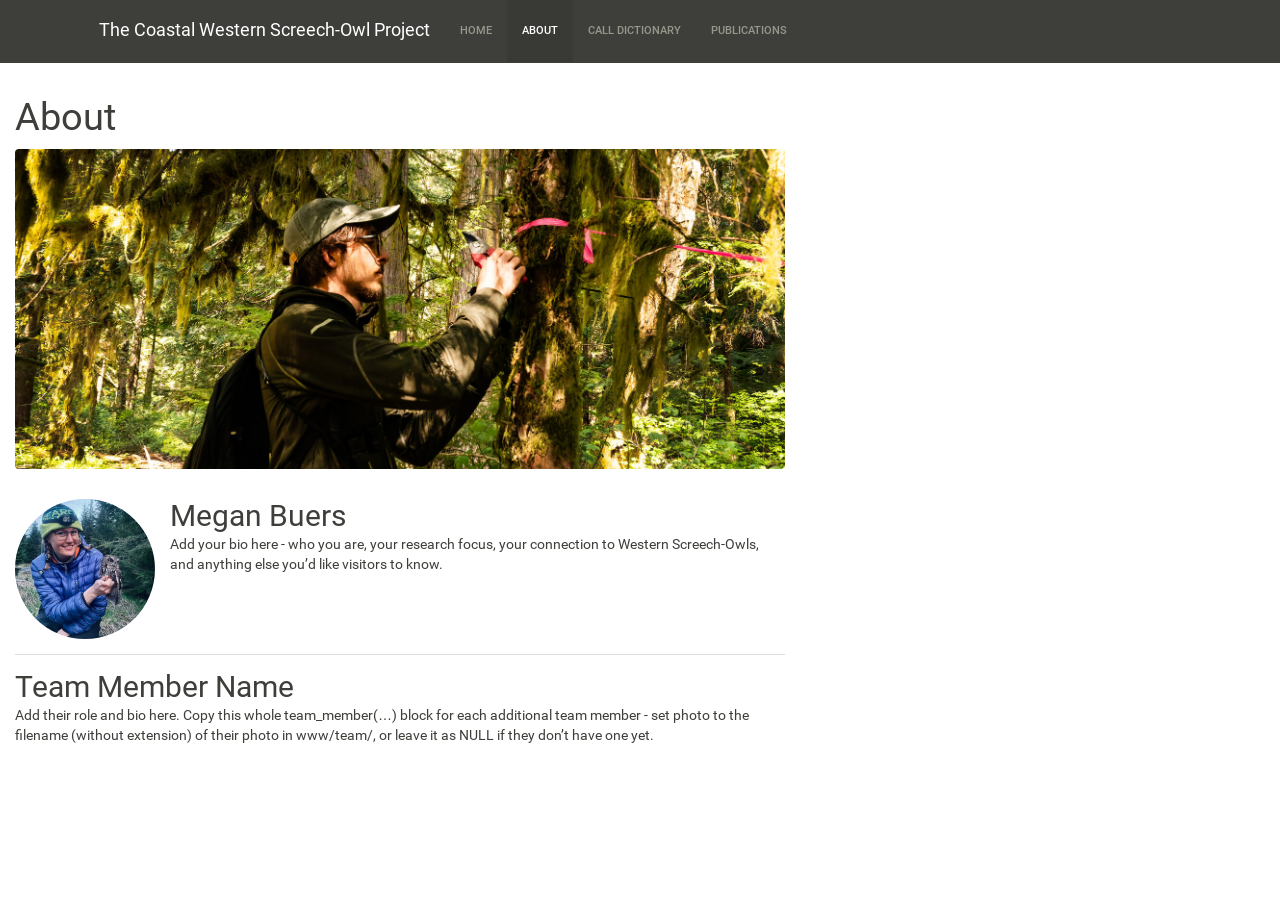
==== docs/about.html @ a42a1165 "Add About/Publications pages, banners, logo support, and sandstone theme Restyles the site with the " ====
<!DOCTYPE html>

<html>

<head>

<meta charset="utf-8" />
<meta name="generator" content="pandoc" />
<meta http-equiv="X-UA-Compatible" content="IE=EDGE" />




<title>About</title>

<script src="site_libs/header-attrs-2.32/header-attrs.js"></script>
<script src="site_libs/jquery-3.6.0/jquery-3.6.0.min.js"></script>
<meta name="viewport" content="width=device-width, initial-scale=1" />
<link href="site_libs/bootstrap-3.3.5/css/sandstone.min.css" rel="stylesheet" />
<script src="site_libs/bootstrap-3.3.5/js/bootstrap.min.js"></script>
<script src="site_libs/bootstrap-3.3.5/shim/html5shiv.min.js"></script>
<script src="site_libs/bootstrap-3.3.5/shim/respond.min.js"></script>
<style>h1 {font-size: 34px;}
       h1.title {font-size: 38px;}
       h2 {font-size: 30px;}
       h3 {font-size: 24px;}
       h4 {font-size: 18px;}
       h5 {font-size: 16px;}
       h6 {font-size: 12px;}
       code {color: inherit; background-color: rgba(0, 0, 0, 0.04);}
       pre:not([class]) { background-color: white }</style>
<script src="site_libs/navigation-1.1/tabsets.js"></script>
<link href="site_libs/highlightjs-9.12.0/default.css" rel="stylesheet" />
<script src="site_libs/highlightjs-9.12.0/highlight.js"></script>

<style type="text/css">
  code{white-space: pre-wrap;}
  span.smallcaps{font-variant: small-caps;}
  span.underline{text-decoration: underline;}
  div.column{display: inline-block; vertical-align: top; width: 50%;}
  div.hanging-indent{margin-left: 1.5em; text-indent: -1.5em;}
  ul.task-list{list-style: none;}
    </style>

<style type="text/css">code{white-space: pre;}</style>
<script type="text/javascript">
if (window.hljs) {
  hljs.configure({languages: []});
  hljs.initHighlightingOnLoad();
  if (document.readyState && document.readyState === "complete") {
    window.setTimeout(function() { hljs.initHighlighting(); }, 0);
  }
}
</script>






<link rel="stylesheet" href="styles.css" type="text/css" />



<style type = "text/css">
.main-container {
  max-width: 940px;
  margin-left: auto;
  margin-right: auto;
}
img {
  max-width:100%;
}
.tabbed-pane {
  padding-top: 12px;
}
.html-widget {
  margin-bottom: 20px;
}
button.code-folding-btn:focus {
  outline: none;
}
summary {
  display: list-item;
}
details > summary > p:only-child {
  display: inline;
}
pre code {
  padding: 0;
}
</style>


<style type="text/css">
.dropdown-submenu {
  position: relative;
}
.dropdown-submenu>.dropdown-menu {
  top: 0;
  left: 100%;
  margin-top: -6px;
  margin-left: -1px;
  border-radius: 0 6px 6px 6px;
}
.dropdown-submenu:hover>.dropdown-menu {
  display: block;
}
.dropdown-submenu>a:after {
  display: block;
  content: " ";
  float: right;
  width: 0;
  height: 0;
  border-color: transparent;
  border-style: solid;
  border-width: 5px 0 5px 5px;
  border-left-color: #cccccc;
  margin-top: 5px;
  margin-right: -10px;
}
.dropdown-submenu:hover>a:after {
  border-left-color: #adb5bd;
}
.dropdown-submenu.pull-left {
  float: none;
}
.dropdown-submenu.pull-left>.dropdown-menu {
  left: -100%;
  margin-left: 10px;
  border-radius: 6px 0 6px 6px;
}
</style>

<script type="text/javascript">
// manage active state of menu based on current page
$(document).ready(function () {
  // active menu anchor
  href = window.location.pathname
  href = href.substr(href.lastIndexOf('/') + 1)
  if (href === "")
    href = "index.html";
  var menuAnchor = $('a[href="' + href + '"]');

  // mark the anchor link active (and if it's in a dropdown, also mark that active)
  var dropdown = menuAnchor.closest('li.dropdown');
  if (window.bootstrap) { // Bootstrap 4+
    menuAnchor.addClass('active');
    dropdown.find('> .dropdown-toggle').addClass('active');
  } else { // Bootstrap 3
    menuAnchor.parent().addClass('active');
    dropdown.addClass('active');
  }

  // Navbar adjustments
  var navHeight = $(".navbar").first().height() + 15;
  var style = document.createElement('style');
  var pt = "padding-top: " + navHeight + "px; ";
  var mt = "margin-top: -" + navHeight + "px; ";
  var css = "";
  // offset scroll position for anchor links (for fixed navbar)
  for (var i = 1; i <= 6; i++) {
    css += ".section h" + i + "{ " + pt + mt + "}\n";
  }
  style.innerHTML = "body {" + pt + "padding-bottom: 40px; }\n" + css;
  document.head.appendChild(style);
});
</script>

<!-- tabsets -->

<style type="text/css">
.tabset-dropdown > .nav-tabs {
  display: inline-table;
  max-height: 500px;
  min-height: 44px;
  overflow-y: auto;
  border: 1px solid #ddd;
  border-radius: 4px;
}

.tabset-dropdown > .nav-tabs > li.active:before, .tabset-dropdown > .nav-tabs.nav-tabs-open:before {
  content: "\e259";
  font-family: 'Glyphicons Halflings';
  display: inline-block;
  padding: 10px;
  border-right: 1px solid #ddd;
}

.tabset-dropdown > .nav-tabs.nav-tabs-open > li.active:before {
  content: "\e258";
  font-family: 'Glyphicons Halflings';
  border: none;
}

.tabset-dropdown > .nav-tabs > li.active {
  display: block;
}

.tabset-dropdown > .nav-tabs > li > a,
.tabset-dropdown > .nav-tabs > li > a:focus,
.tabset-dropdown > .nav-tabs > li > a:hover {
  border: none;
  display: inline-block;
  border-radius: 4px;
  background-color: transparent;
}

.tabset-dropdown > .nav-tabs.nav-tabs-open > li {
  display: block;
  float: none;
}

.tabset-dropdown > .nav-tabs > li {
  display: none;
}
</style>

<!-- code folding -->




</head>

<body>


<div class="container-fluid main-container">




<div class="navbar navbar-default  navbar-fixed-top" role="navigation">
  <div class="container">
    <div class="navbar-header">
      <button type="button" class="navbar-toggle collapsed" data-toggle="collapse" data-bs-toggle="collapse" data-target="#navbar" data-bs-target="#navbar">
        <span class="icon-bar"></span>
        <span class="icon-bar"></span>
        <span class="icon-bar"></span>
      </button>
      <a class="navbar-brand" href="index.html">The Coastal Western Screech-Owl Project</a>
    </div>
    <div id="navbar" class="navbar-collapse collapse">
      <ul class="nav navbar-nav">
        <li>
  <a href="index.html">Home</a>
</li>
<li>
  <a href="about.html">About</a>
</li>
<li>
  <a href="call_dictionary.html">Call Dictionary</a>
</li>
<li>
  <a href="publications.html">Publications</a>
</li>
      </ul>
      <ul class="nav navbar-nav navbar-right">
        
      </ul>
    </div><!--/.nav-collapse -->
  </div><!--/.container -->
</div><!--/.navbar -->

<div id="header">



<h1 class="title toc-ignore">About</h1>

</div>


<p><img class="page-banner" src="www/banners/about.jpg" alt="About"></p>
<div class="team-member">
<img class="team-photo" src="www/team/meganbuers_bio.jpg" alt="Megan Buers">
<div class="team-bio">
<h2>
Megan Buers
</h2>
<p>
Add your bio here - who you are, your research focus, your connection to
Western Screech-Owls, and anything else you’d like visitors to know.
</p>
</div>
</div>
<div class="team-member">
<div class="team-bio">
<h2>
Team Member Name
</h2>
<p>
Add their role and bio here. Copy this whole team_member(…) block for
each additional team member - set photo to the filename (without
extension) of their photo in www/team/, or leave it as NULL if they
don’t have one yet.
</p>
</div>
</div>




</div>

<script>

// add bootstrap table styles to pandoc tables
function bootstrapStylePandocTables() {
  $('tr.odd').parent('tbody').parent('table').addClass('table table-condensed');
}
$(document).ready(function () {
  bootstrapStylePandocTables();
});


</script>

<!-- tabsets -->

<script>
$(document).ready(function () {
  window.buildTabsets("TOC");
});

$(document).ready(function () {
  $('.tabset-dropdown > .nav-tabs > li').click(function () {
    $(this).parent().toggleClass('nav-tabs-open');
  });
});
</script>

<!-- code folding -->


<!-- dynamically load mathjax for compatibility with self-contained -->
<script>
  (function () {
    var script = document.createElement("script");
    script.type = "text/javascript";
    script.src  = "https://mathjax.rstudio.com/latest/MathJax.js?config=TeX-AMS-MML_HTMLorMML";
    document.getElementsByTagName("head")[0].appendChild(script);
  })();
</script>

</body>
</html>
---- docs/site_libs/bootstrap-3.3.5/css/sandstone.min.css ----
@font-face {
  font-family: 'Roboto';
  font-style: normal;
  font-weight: 400;
  src: url(fonts/Roboto.ttf) format('truetype');
}
@font-face {
  font-family: 'Roboto';
  font-style: normal;
  font-weight: 500;
  src: url(fonts/RobotoMedium.ttf) format('truetype');
}

/*!
 * bootswatch v3.3.6
 * Homepage: http://bootswatch.com
 * Copyright 2012-2015 Thomas Park
 * Licensed under MIT
 * Based on Bootstrap
*//*!
 * Bootstrap v3.3.6 (http://getbootstrap.com)
 * Copyright 2011-2015 Twitter, Inc.
 * Licensed under MIT (https://github.com/twbs/bootstrap/blob/master/LICENSE)
 *//*! normalize.css v3.0.3 | MIT License | github.com/necolas/normalize.css */html{font-family:sans-serif;-ms-text-size-adjust:100%;-webkit-text-size-adjust:100%}body{margin:0}article,aside,details,figcaption,figure,footer,header,hgroup,main,menu,nav,section,summary{display:block}audio,canvas,progress,video{display:inline-block;vertical-align:baseline}audio:not([controls]){display:none;height:0}[hidden],template{display:none}a{background-color:transparent}a:active,a:hover{outline:0}abbr[title]{border-bottom:1px dotted}b,strong{font-weight:bold}dfn{font-style:italic}h1{font-size:2em;margin:0.67em 0}mark{background:#ff0;color:#000}small{font-size:80%}sub,sup{font-size:75%;line-height:0;position:relative;vertical-align:baseline}sup{top:-0.5em}sub{bottom:-0.25em}img{border:0}svg:not(:root){overflow:hidden}figure{margin:1em 40px}hr{-webkit-box-sizing:content-box;-moz-box-sizing:content-box;box-sizing:content-box;height:0}pre{overflow:auto}code,kbd,pre,samp{font-family:monospace, monospace;font-size:1em}button,input,optgroup,select,textarea{color:inherit;font:inherit;margin:0}button{overflow:visible}button,select{text-transform:none}button,html input[type="button"],input[type="reset"],input[type="submit"]{-webkit-appearance:button;cursor:pointer}button[disabled],html input[disabled]{cursor:default}button::-moz-focus-inner,input::-moz-focus-inner{border:0;padding:0}input{line-height:normal}input[type="checkbox"],input[type="radio"]{-webkit-box-sizing:border-box;-moz-box-sizing:border-box;box-sizing:border-box;padding:0}input[type="number"]::-webkit-inner-spin-button,input[type="number"]::-webkit-outer-spin-button{height:auto}input[type="search"]{-webkit-appearance:textfield;-webkit-box-sizing:content-box;-moz-box-sizing:content-box;box-sizing:content-box}input[type="search"]::-webkit-search-cancel-button,input[type="search"]::-webkit-search-decoration{-webkit-appearance:none}fieldset{border:1px solid #c0c0c0;margin:0 2px;padding:0.35em 0.625em 0.75em}legend{border:0;padding:0}textarea{overflow:auto}optgroup{font-weight:bold}table{border-collapse:collapse;border-spacing:0}td,th{padding:0}/*! Source: https://github.com/h5bp/html5-boilerplate/blob/master/src/css/main.css */@media print{*,*:before,*:after{background:transparent !important;color:#000 !important;-webkit-box-shadow:none !important;box-shadow:none !important;text-shadow:none !important}a,a:visited{text-decoration:underline}a[href]:after{content:" (" attr(href) ")"}abbr[title]:after{content:" (" attr(title) ")"}a[href^="#"]:after,a[href^="javascript:"]:after{content:""}pre,blockquote{border:1px solid #999;page-break-inside:avoid}thead{display:table-header-group}tr,img{page-break-inside:avoid}img{max-width:100% !important}p,h2,h3{orphans:3;widows:3}h2,h3{page-break-after:avoid}.navbar{display:none}.btn>.caret,.dropup>.btn>.caret{border-top-color:#000 !important}.label{border:1px solid #000}.table{border-collapse:collapse !important}.table td,.table th{background-color:#fff !important}.table-bordered th,.table-bordered td{border:1px solid #ddd !important}}@font-face{font-family:'Glyphicons Halflings';src:url('../fonts/glyphicons-halflings-regular.eot');src:url('../fonts/glyphicons-halflings-regular.eot?#iefix') format('embedded-opentype'),url('../fonts/glyphicons-halflings-regular.woff') format('woff'),url('../fonts/glyphicons-halflings-regular.ttf') format('truetype'),url('../fonts/glyphicons-halflings-regular.svg#glyphicons_halflingsregular') format('svg')}.glyphicon{position:relative;top:1px;display:inline-block;font-family:'Glyphicons Halflings';font-style:normal;font-weight:normal;line-height:1;-webkit-font-smoothing:antialiased;-moz-osx-font-smoothing:grayscale}.glyphicon-asterisk:before{content:"\002a"}.glyphicon-plus:before{content:"\002b"}.glyphicon-euro:before,.glyphicon-eur:before{content:"\20ac"}.glyphicon-minus:before{content:"\2212"}.glyphicon-cloud:before{content:"\2601"}.glyphicon-envelope:before{content:"\2709"}.glyphicon-pencil:before{content:"\270f"}.glyphicon-glass:before{content:"\e001"}.glyphicon-music:before{content:"\e002"}.glyphicon-search:before{content:"\e003"}.glyphicon-heart:before{content:"\e005"}.glyphicon-star:before{content:"\e006"}.glyphicon-star-empty:before{content:"\e007"}.glyphicon-user:before{content:"\e008"}.glyphicon-film:before{content:"\e009"}.glyphicon-th-large:before{content:"\e010"}.glyphicon-th:before{content:"\e011"}.glyphicon-th-list:before{content:"\e012"}.glyphicon-ok:before{content:"\e013"}.glyphicon-remove:before{content:"\e014"}.glyphicon-zoom-in:before{content:"\e015"}.glyphicon-zoom-out:before{content:"\e016"}.glyphicon-off:before{content:"\e017"}.glyphicon-signal:before{content:"\e018"}.glyphicon-cog:before{content:"\e019"}.glyphicon-trash:before{content:"\e020"}.glyphicon-home:before{content:"\e021"}.glyphicon-file:before{content:"\e022"}.glyphicon-time:before{content:"\e023"}.glyphicon-road:before{content:"\e024"}.glyphicon-download-alt:before{content:"\e025"}.glyphicon-download:before{content:"\e026"}.glyphicon-upload:before{content:"\e027"}.glyphicon-inbox:before{content:"\e028"}.glyphicon-play-circle:before{content:"\e029"}.glyphicon-repeat:before{content:"\e030"}.glyphicon-refresh:before{content:"\e031"}.glyphicon-list-alt:before{content:"\e032"}.glyphicon-lock:before{content:"\e033"}.glyphicon-flag:before{content:"\e034"}.glyphicon-headphones:before{content:"\e035"}.glyphicon-volume-off:before{content:"\e036"}.glyphicon-volume-down:before{content:"\e037"}.glyphicon-volume-up:before{content:"\e038"}.glyphicon-qrcode:before{content:"\e039"}.glyphicon-barcode:before{content:"\e040"}.glyphicon-tag:before{content:"\e041"}.glyphicon-tags:before{content:"\e042"}.glyphicon-book:before{content:"\e043"}.glyphicon-bookmark:before{content:"\e044"}.glyphicon-print:before{content:"\e045"}.glyphicon-camera:before{content:"\e046"}.glyphicon-font:before{content:"\e047"}.glyphicon-bold:before{content:"\e048"}.glyphicon-italic:before{content:"\e049"}.glyphicon-text-height:before{content:"\e050"}.glyphicon-text-width:before{content:"\e051"}.glyphicon-align-left:before{content:"\e052"}.glyphicon-align-center:before{content:"\e053"}.glyphicon-align-right:before{content:"\e054"}.glyphicon-align-justify:before{content:"\e055"}.glyphicon-list:before{content:"\e056"}.glyphicon-indent-left:before{content:"\e057"}.glyphicon-indent-right:before{content:"\e058"}.glyphicon-facetime-video:before{content:"\e059"}.glyphicon-picture:before{content:"\e060"}.glyphicon-map-marker:before{content:"\e062"}.glyphicon-adjust:before{content:"\e063"}.glyphicon-tint:before{content:"\e064"}.glyphicon-edit:before{content:"\e065"}.glyphicon-share:before{content:"\e066"}.glyphicon-check:before{content:"\e067"}.glyphicon-move:before{content:"\e068"}.glyphicon-step-backward:before{content:"\e069"}.glyphicon-fast-backward:before{content:"\e070"}.glyphicon-backward:before{content:"\e071"}.glyphicon-play:before{content:"\e072"}.glyphicon-pause:before{content:"\e073"}.glyphicon-stop:before{content:"\e074"}.glyphicon-forward:before{content:"\e075"}.glyphicon-fast-forward:before{content:"\e076"}.glyphicon-step-forward:before{content:"\e077"}.glyphicon-eject:before{content:"\e078"}.glyphicon-chevron-left:before{content:"\e079"}.glyphicon-chevron-right:before{content:"\e080"}.glyphicon-plus-sign:before{content:"\e081"}.glyphicon-minus-sign:before{content:"\e082"}.glyphicon-remove-sign:before{content:"\e083"}.glyphicon-ok-sign:before{content:"\e084"}.glyphicon-question-sign:before{content:"\e085"}.glyphicon-info-sign:before{content:"\e086"}.glyphicon-screenshot:before{content:"\e087"}.glyphicon-remove-circle:before{content:"\e088"}.glyphicon-ok-circle:before{content:"\e089"}.glyphicon-ban-circle:before{content:"\e090"}.glyphicon-arrow-left:before{content:"\e091"}.glyphicon-arrow-right:before{content:"\e092"}.glyphicon-arrow-up:before{content:"\e093"}.glyphicon-arrow-down:before{content:"\e094"}.glyphicon-share-alt:before{content:"\e095"}.glyphicon-resize-full:before{content:"\e096"}.glyphicon-resize-small:before{content:"\e097"}.glyphicon-exclamation-sign:before{content:"\e101"}.glyphicon-gift:before{content:"\e102"}.glyphicon-leaf:before{content:"\e103"}.glyphicon-fire:before{content:"\e104"}.glyphicon-eye-open:before{content:"\e105"}.glyphicon-eye-close:before{content:"\e106"}.glyphicon-warning-sign:before{content:"\e107"}.glyphicon-plane:before{content:"\e108"}.glyphicon-calendar:before{content:"\e109"}.glyphicon-random:before{content:"\e110"}.glyphicon-comment:before{content:"\e111"}.glyphicon-magnet:before{content:"\e112"}.glyphicon-chevron-up:before{content:"\e113"}.glyphicon-chevron-down:before{content:"\e114"}.glyphicon-retweet:before{content:"\e115"}.glyphicon-shopping-cart:before{content:"\e116"}.glyphicon-folder-close:before{content:"\e117"}.glyphicon-folder-open:before{content:"\e118"}.glyphicon-resize-vertical:before{content:"\e119"}.glyphicon-resize-horizontal:before{content:"\e120"}.glyphicon-hdd:before{content:"\e121"}.glyphicon-bullhorn:before{content:"\e122"}.glyphicon-bell:before{content:"\e123"}.glyphicon-certificate:before{content:"\e124"}.glyphicon-thumbs-up:before{content:"\e125"}.glyphicon-thumbs-down:before{content:"\e126"}.glyphicon-hand-right:before{content:"\e127"}.glyphicon-hand-left:before{content:"\e128"}.glyphicon-hand-up:before{content:"\e129"}.glyphicon-hand-down:before{content:"\e130"}.glyphicon-circle-arrow-right:before{content:"\e131"}.glyphicon-circle-arrow-left:before{content:"\e132"}.glyphicon-circle-arrow-up:before{content:"\e133"}.glyphicon-circle-arrow-down:before{content:"\e134"}.glyphicon-globe:before{content:"\e135"}.glyphicon-wrench:before{content:"\e136"}.glyphicon-tasks:before{content:"\e137"}.glyphicon-filter:before{content:"\e138"}.glyphicon-briefcase:before{content:"\e139"}.glyphicon-fullscreen:before{content:"\e140"}.glyphicon-dashboard:before{content:"\e141"}.glyphicon-paperclip:before{content:"\e142"}.glyphicon-heart-empty:before{content:"\e143"}.glyphicon-link:before{content:"\e144"}.glyphicon-phone:before{content:"\e145"}.glyphicon-pushpin:before{content:"\e146"}.glyphicon-usd:before{content:"\e148"}.glyphicon-gbp:before{content:"\e149"}.glyphicon-sort:before{content:"\e150"}.glyphicon-sort-by-alphabet:before{content:"\e151"}.glyphicon-sort-by-alphabet-alt:before{content:"\e152"}.glyphicon-sort-by-order:before{content:"\e153"}.glyphicon-sort-by-order-alt:before{content:"\e154"}.glyphicon-sort-by-attributes:before{content:"\e155"}.glyphicon-sort-by-attributes-alt:before{content:"\e156"}.glyphicon-unchecked:before{content:"\e157"}.glyphicon-expand:before{content:"\e158"}.glyphicon-collapse-down:before{content:"\e159"}.glyphicon-collapse-up:before{content:"\e160"}.glyphicon-log-in:before{content:"\e161"}.glyphicon-flash:before{content:"\e162"}.glyphicon-log-out:before{content:"\e163"}.glyphicon-new-window:before{content:"\e164"}.glyphicon-record:before{content:"\e165"}.glyphicon-save:before{content:"\e166"}.glyphicon-open:before{content:"\e167"}.glyphicon-saved:before{content:"\e168"}.glyphicon-import:before{content:"\e169"}.glyphicon-export:before{content:"\e170"}.glyphicon-send:before{content:"\e171"}.glyphicon-floppy-disk:before{content:"\e172"}.glyphicon-floppy-saved:before{content:"\e173"}.glyphicon-floppy-remove:before{content:"\e174"}.glyphicon-floppy-save:before{content:"\e175"}.glyphicon-floppy-open:before{content:"\e176"}.glyphicon-credit-card:before{content:"\e177"}.glyphicon-transfer:before{content:"\e178"}.glyphicon-cutlery:before{content:"\e179"}.glyphicon-header:before{content:"\e180"}.glyphicon-compressed:before{content:"\e181"}.glyphicon-earphone:before{content:"\e182"}.glyphicon-phone-alt:before{content:"\e183"}.glyphicon-tower:before{content:"\e184"}.glyphicon-stats:before{content:"\e185"}.glyphicon-sd-video:before{content:"\e186"}.glyphicon-hd-video:before{content:"\e187"}.glyphicon-subtitles:before{content:"\e188"}.glyphicon-sound-stereo:before{content:"\e189"}.glyphicon-sound-dolby:before{content:"\e190"}.glyphicon-sound-5-1:before{content:"\e191"}.glyphicon-sound-6-1:before{content:"\e192"}.glyphicon-sound-7-1:before{content:"\e193"}.glyphicon-copyright-mark:before{content:"\e194"}.glyphicon-registration-mark:before{content:"\e195"}.glyphicon-cloud-download:before{content:"\e197"}.glyphicon-cloud-upload:before{content:"\e198"}.glyphicon-tree-conifer:before{content:"\e199"}.glyphicon-tree-deciduous:before{content:"\e200"}.glyphicon-cd:before{content:"\e201"}.glyphicon-save-file:before{content:"\e202"}.glyphicon-open-file:before{content:"\e203"}.glyphicon-level-up:before{content:"\e204"}.glyphicon-copy:before{content:"\e205"}.glyphicon-paste:before{content:"\e206"}.glyphicon-alert:before{content:"\e209"}.glyphicon-equalizer:before{content:"\e210"}.glyphicon-king:before{content:"\e211"}.glyphicon-queen:before{content:"\e212"}.glyphicon-pawn:before{content:"\e213"}.glyphicon-bishop:before{content:"\e214"}.glyphicon-knight:before{content:"\e215"}.glyphicon-baby-formula:before{content:"\e216"}.glyphicon-tent:before{content:"\26fa"}.glyphicon-blackboard:before{content:"\e218"}.glyphicon-bed:before{content:"\e219"}.glyphicon-apple:before{content:"\f8ff"}.glyphicon-erase:before{content:"\e221"}.glyphicon-hourglass:before{content:"\231b"}.glyphicon-lamp:before{content:"\e223"}.glyphicon-duplicate:before{content:"\e224"}.glyphicon-piggy-bank:before{content:"\e225"}.glyphicon-scissors:before{content:"\e226"}.glyphicon-bitcoin:before{content:"\e227"}.glyphicon-btc:before{content:"\e227"}.glyphicon-xbt:before{content:"\e227"}.glyphicon-yen:before{content:"\00a5"}.glyphicon-jpy:before{content:"\00a5"}.glyphicon-ruble:before{content:"\20bd"}.glyphicon-rub:before{content:"\20bd"}.glyphicon-scale:before{content:"\e230"}.glyphicon-ice-lolly:before{content:"\e231"}.glyphicon-ice-lolly-tasted:before{content:"\e232"}.glyphicon-education:before{content:"\e233"}.glyphicon-option-horizontal:before{content:"\e234"}.glyphicon-option-vertical:before{content:"\e235"}.glyphicon-menu-hamburger:before{content:"\e236"}.glyphicon-modal-window:before{content:"\e237"}.glyphicon-oil:before{content:"\e238"}.glyphicon-grain:before{content:"\e239"}.glyphicon-sunglasses:before{content:"\e240"}.glyphicon-text-size:before{content:"\e241"}.glyphicon-text-color:before{content:"\e242"}.glyphicon-text-background:before{content:"\e243"}.glyphicon-object-align-top:before{content:"\e244"}.glyphicon-object-align-bottom:before{content:"\e245"}.glyphicon-object-align-horizontal:before{content:"\e246"}.glyphicon-object-align-left:before{content:"\e247"}.glyphicon-object-align-vertical:before{content:"\e248"}.glyphicon-object-align-right:before{content:"\e249"}.glyphicon-triangle-right:before{content:"\e250"}.glyphicon-triangle-left:before{content:"\e251"}.glyphicon-triangle-bottom:before{content:"\e252"}.glyphicon-triangle-top:before{content:"\e253"}.glyphicon-console:before{content:"\e254"}.glyphicon-superscript:before{content:"\e255"}.glyphicon-subscript:before{content:"\e256"}.glyphicon-menu-left:before{content:"\e257"}.glyphicon-menu-right:before{content:"\e258"}.glyphicon-menu-down:before{content:"\e259"}.glyphicon-menu-up:before{content:"\e260"}*{-webkit-box-sizing:border-box;-moz-box-sizing:border-box;box-sizing:border-box}*:before,*:after{-webkit-box-sizing:border-box;-moz-box-sizing:border-box;box-sizing:border-box}html{font-size:10px;-webkit-tap-highlight-color:rgba(0,0,0,0)}body{font-family:"Roboto","Helvetica Neue",Helvetica,Arial,sans-serif;font-size:14px;line-height:1.42857143;color:#3e3f3a;background-color:#ffffff}input,button,select,textarea{font-family:inherit;font-size:inherit;line-height:inherit}a{color:#93c54b;text-decoration:none}a:hover,a:focus{color:#79a736;text-decoration:underline}a:focus{outline:thin dotted;outline:5px auto -webkit-focus-ring-color;outline-offset:-2px}figure{margin:0}img{vertical-align:middle}.img-responsive,.thumbnail>img,.thumbnail a>img,.carousel-inner>.item>img,.carousel-inner>.item>a>img{display:block;max-width:100%;height:auto}.img-rounded{border-radius:6px}.img-thumbnail{padding:4px;line-height:1.42857143;background-color:#f8f5f0;border:1px solid #dfd7ca;border-radius:4px;-webkit-transition:all .2s ease-in-out;-o-transition:all .2s ease-in-out;transition:all .2s ease-in-out;display:inline-block;max-width:100%;height:auto}.img-circle{border-radius:50%}hr{margin-top:20px;margin-bottom:20px;border:0;border-top:1px solid #f8f5f0}.sr-only{position:absolute;width:1px;height:1px;margin:-1px;padding:0;overflow:hidden;clip:rect(0, 0, 0, 0);border:0}.sr-only-focusable:active,.sr-only-focusable:focus{position:static;width:auto;height:auto;margin:0;overflow:visible;clip:auto}[role="button"]{cursor:pointer}h1,h2,h3,h4,h5,h6,.h1,.h2,.h3,.h4,.h5,.h6{font-family:inherit;font-weight:400;line-height:1.1;color:inherit}h1 small,h2 small,h3 small,h4 small,h5 small,h6 small,.h1 small,.h2 small,.h3 small,.h4 small,.h5 small,.h6 small,h1 .small,h2 .small,h3 .small,h4 .small,h5 .small,h6 .small,.h1 .small,.h2 .small,.h3 .small,.h4 .small,.h5 .small,.h6 .small{font-weight:normal;line-height:1;color:#98978b}h1,.h1,h2,.h2,h3,.h3{margin-top:20px;margin-bottom:10px}h1 small,.h1 small,h2 small,.h2 small,h3 small,.h3 small,h1 .small,.h1 .small,h2 .small,.h2 .small,h3 .small,.h3 .small{font-size:65%}h4,.h4,h5,.h5,h6,.h6{margin-top:10px;margin-bottom:10px}h4 small,.h4 small,h5 small,.h5 small,h6 small,.h6 small,h4 .small,.h4 .small,h5 .small,.h5 .small,h6 .small,.h6 .small{font-size:75%}h1,.h1{font-size:36px}h2,.h2{font-size:30px}h3,.h3{font-size:24px}h4,.h4{font-size:18px}h5,.h5{font-size:14px}h6,.h6{font-size:12px}p{margin:0 0 10px}.lead{margin-bottom:20px;font-size:16px;font-weight:300;line-height:1.4}@media (min-width:768px){.lead{font-size:21px}}small,.small{font-size:85%}mark,.mark{background-color:#fcf8e3;padding:.2em}.text-left{text-align:left}.text-right{text-align:right}.text-center{text-align:center}.text-justify{text-align:justify}.text-nowrap{white-space:nowrap}.text-lowercase{text-transform:lowercase}.text-uppercase{text-transform:uppercase}.text-capitalize{text-transform:capitalize}.text-muted{color:#98978b}.text-primary{color:#325d88}a.text-primary:hover,a.text-primary:focus{color:#244363}.text-success{color:#93c54b}a.text-success:hover,a.text-success:focus{color:#79a736}.text-info{color:#29abe0}a.text-info:hover,a.text-info:focus{color:#1b8dbb}.text-warning{color:#f47c3c}a.text-warning:hover,a.text-warning:focus{color:#ef5c0e}.text-danger{color:#d9534f}a.text-danger:hover,a.text-danger:focus{color:#c9302c}.bg-primary{color:#fff;background-color:#325d88}a.bg-primary:hover,a.bg-primary:focus{background-color:#244363}.bg-success{background-color:#dff0d8}a.bg-success:hover,a.bg-success:focus{background-color:#c1e2b3}.bg-info{background-color:#d9edf7}a.bg-info:hover,a.bg-info:focus{background-color:#afd9ee}.bg-warning{background-color:#fcf8e3}a.bg-warning:hover,a.bg-warning:focus{background-color:#f7ecb5}.bg-danger{background-color:#f2dede}a.bg-danger:hover,a.bg-danger:focus{background-color:#e4b9b9}.page-header{padding-bottom:9px;margin:40px 0 20px;border-bottom:1px solid #f8f5f0}ul,ol{margin-top:0;margin-bottom:10px}ul ul,ol ul,ul ol,ol ol{margin-bottom:0}.list-unstyled{padding-left:0;list-style:none}.list-inline{padding-left:0;list-style:none;margin-left:-5px}.list-inline>li{display:inline-block;padding-left:5px;padding-right:5px}dl{margin-top:0;margin-bottom:20px}dt,dd{line-height:1.42857143}dt{font-weight:bold}dd{margin-left:0}@media (min-width:768px){.dl-horizontal dt{float:left;width:160px;clear:left;text-align:right;overflow:hidden;text-overflow:ellipsis;white-space:nowrap}.dl-horizontal dd{margin-left:180px}}abbr[title],abbr[data-original-title]{cursor:help;border-bottom:1px dotted #98978b}.initialism{font-size:90%;text-transform:uppercase}blockquote{padding:10px 20px;margin:0 0 20px;font-size:17.5px;border-left:5px solid #dfd7ca}blockquote p:last-child,blockquote ul:last-child,blockquote ol:last-child{margin-bottom:0}blockquote footer,blockquote small,blockquote .small{display:block;font-size:80%;line-height:1.42857143;color:#3e3f3a}blockquote footer:before,blockquote small:before,blockquote .small:before{content:'\2014 \00A0'}.blockquote-reverse,blockquote.pull-right{padding-right:15px;padding-left:0;border-right:5px solid #dfd7ca;border-left:0;text-align:right}.blockquote-reverse footer:before,blockquote.pull-right footer:before,.blockquote-reverse small:before,blockquote.pull-right small:before,.blockquote-reverse .small:before,blockquote.pull-right .small:before{content:''}.blockquote-reverse footer:after,blockquote.pull-right footer:after,.blockquote-reverse small:after,blockquote.pull-right small:after,.blockquote-reverse .small:after,blockquote.pull-right .small:after{content:'\00A0 \2014'}address{margin-bottom:20px;font-style:normal;line-height:1.42857143}code,kbd,pre,samp{font-family:monospace}code{padding:2px 4px;font-size:90%;color:#c7254e;background-color:#f9f2f4;border-radius:4px}kbd{padding:2px 4px;font-size:90%;color:#ffffff;background-color:#333333;border-radius:3px;-webkit-box-shadow:inset 0 -1px 0 rgba(0,0,0,0.25);box-shadow:inset 0 -1px 0 rgba(0,0,0,0.25)}kbd kbd{padding:0;font-size:100%;font-weight:bold;-webkit-box-shadow:none;box-shadow:none}pre{display:block;padding:9.5px;margin:0 0 10px;font-size:13px;line-height:1.42857143;word-break:break-all;word-wrap:break-word;color:#8e8c84;background-color:#f5f5f5;border:1px solid #cccccc;border-radius:4px}pre code{padding:0;font-size:inherit;color:inherit;white-space:pre-wrap;background-color:transparent;border-radius:0}.pre-scrollable{max-height:340px;overflow-y:scroll}.container{margin-right:auto;margin-left:auto;padding-left:15px;padding-right:15px}@media (min-width:768px){.container{width:750px}}@media (min-width:992px){.container{width:970px}}@media (min-width:1200px){.container{width:1170px}}.container-fluid{margin-right:auto;margin-left:auto;padding-left:15px;padding-right:15px}.row{margin-left:-15px;margin-right:-15px}.col-xs-1,.col-sm-1,.col-md-1,.col-lg-1,.col-xs-2,.col-sm-2,.col-md-2,.col-lg-2,.col-xs-3,.col-sm-3,.col-md-3,.col-lg-3,.col-xs-4,.col-sm-4,.col-md-4,.col-lg-4,.col-xs-5,.col-sm-5,.col-md-5,.col-lg-5,.col-xs-6,.col-sm-6,.col-md-6,.col-lg-6,.col-xs-7,.col-sm-7,.col-md-7,.col-lg-7,.col-xs-8,.col-sm-8,.col-md-8,.col-lg-8,.col-xs-9,.col-sm-9,.col-md-9,.col-lg-9,.col-xs-10,.col-sm-10,.col-md-10,.col-lg-10,.col-xs-11,.col-sm-11,.col-md-11,.col-lg-11,.col-xs-12,.col-sm-12,.col-md-12,.col-lg-12{position:relative;min-height:1px;padding-left:15px;padding-right:15px}.col-xs-1,.col-xs-2,.col-xs-3,.col-xs-4,.col-xs-5,.col-xs-6,.col-xs-7,.col-xs-8,.col-xs-9,.col-xs-10,.col-xs-11,.col-xs-12{float:left}.col-xs-12{width:100%}.col-xs-11{width:91.66666667%}.col-xs-10{width:83.33333333%}.col-xs-9{width:75%}.col-xs-8{width:66.66666667%}.col-xs-7{width:58.33333333%}.col-xs-6{width:50%}.col-xs-5{width:41.66666667%}.col-xs-4{width:33.33333333%}.col-xs-3{width:25%}.col-xs-2{width:16.66666667%}.col-xs-1{width:8.33333333%}.col-xs-pull-12{right:100%}.col-xs-pull-11{right:91.66666667%}.col-xs-pull-10{right:83.33333333%}.col-xs-pull-9{right:75%}.col-xs-pull-8{right:66.66666667%}.col-xs-pull-7{right:58.33333333%}.col-xs-pull-6{right:50%}.col-xs-pull-5{right:41.66666667%}.col-xs-pull-4{right:33.33333333%}.col-xs-pull-3{right:25%}.col-xs-pull-2{right:16.66666667%}.col-xs-pull-1{right:8.33333333%}.col-xs-pull-0{right:auto}.col-xs-push-12{left:100%}.col-xs-push-11{left:91.66666667%}.col-xs-push-10{left:83.33333333%}.col-xs-push-9{left:75%}.col-xs-push-8{left:66.66666667%}.col-xs-push-7{left:58.33333333%}.col-xs-push-6{left:50%}.col-xs-push-5{left:41.66666667%}.col-xs-push-4{left:33.33333333%}.col-xs-push-3{left:25%}.col-xs-push-2{left:16.66666667%}.col-xs-push-1{left:8.33333333%}.col-xs-push-0{left:auto}.col-xs-offset-12{margin-left:100%}.col-xs-offset-11{margin-left:91.66666667%}.col-xs-offset-10{margin-left:83.33333333%}.col-xs-offset-9{margin-left:75%}.col-xs-offset-8{margin-left:66.66666667%}.col-xs-offset-7{margin-left:58.33333333%}.col-xs-offset-6{margin-left:50%}.col-xs-offset-5{margin-left:41.66666667%}.col-xs-offset-4{margin-left:33.33333333%}.col-xs-offset-3{margin-left:25%}.col-xs-offset-2{margin-left:16.66666667%}.col-xs-offset-1{margin-left:8.33333333%}.col-xs-offset-0{margin-left:0%}@media (min-width:768px){.col-sm-1,.col-sm-2,.col-sm-3,.col-sm-4,.col-sm-5,.col-sm-6,.col-sm-7,.col-sm-8,.col-sm-9,.col-sm-10,.col-sm-11,.col-sm-12{float:left}.col-sm-12{width:100%}.col-sm-11{width:91.66666667%}.col-sm-10{width:83.33333333%}.col-sm-9{width:75%}.col-sm-8{width:66.66666667%}.col-sm-7{width:58.33333333%}.col-sm-6{width:50%}.col-sm-5{width:41.66666667%}.col-sm-4{width:33.33333333%}.col-sm-3{width:25%}.col-sm-2{width:16.66666667%}.col-sm-1{width:8.33333333%}.col-sm-pull-12{right:100%}.col-sm-pull-11{right:91.66666667%}.col-sm-pull-10{right:83.33333333%}.col-sm-pull-9{right:75%}.col-sm-pull-8{right:66.66666667%}.col-sm-pull-7{right:58.33333333%}.col-sm-pull-6{right:50%}.col-sm-pull-5{right:41.66666667%}.col-sm-pull-4{right:33.33333333%}.col-sm-pull-3{right:25%}.col-sm-pull-2{right:16.66666667%}.col-sm-pull-1{right:8.33333333%}.col-sm-pull-0{right:auto}.col-sm-push-12{left:100%}.col-sm-push-11{left:91.66666667%}.col-sm-push-10{left:83.33333333%}.col-sm-push-9{left:75%}.col-sm-push-8{left:66.66666667%}.col-sm-push-7{left:58.33333333%}.col-sm-push-6{left:50%}.col-sm-push-5{left:41.66666667%}.col-sm-push-4{left:33.33333333%}.col-sm-push-3{left:25%}.col-sm-push-2{left:16.66666667%}.col-sm-push-1{left:8.33333333%}.col-sm-push-0{left:auto}.col-sm-offset-12{margin-left:100%}.col-sm-offset-11{margin-left:91.66666667%}.col-sm-offset-10{margin-left:83.33333333%}.col-sm-offset-9{margin-left:75%}.col-sm-offset-8{margin-left:66.66666667%}.col-sm-offset-7{margin-left:58.33333333%}.col-sm-offset-6{margin-left:50%}.col-sm-offset-5{margin-left:41.66666667%}.col-sm-offset-4{margin-left:33.33333333%}.col-sm-offset-3{margin-left:25%}.col-sm-offset-2{margin-left:16.66666667%}.col-sm-offset-1{margin-left:8.33333333%}.col-sm-offset-0{margin-left:0%}}@media (min-width:992px){.col-md-1,.col-md-2,.col-md-3,.col-md-4,.col-md-5,.col-md-6,.col-md-7,.col-md-8,.col-md-9,.col-md-10,.col-md-11,.col-md-12{float:left}.col-md-12{width:100%}.col-md-11{width:91.66666667%}.col-md-10{width:83.33333333%}.col-md-9{width:75%}.col-md-8{width:66.66666667%}.col-md-7{width:58.33333333%}.col-md-6{width:50%}.col-md-5{width:41.66666667%}.col-md-4{width:33.33333333%}.col-md-3{width:25%}.col-md-2{width:16.66666667%}.col-md-1{width:8.33333333%}.col-md-pull-12{right:100%}.col-md-pull-11{right:91.66666667%}.col-md-pull-10{right:83.33333333%}.col-md-pull-9{right:75%}.col-md-pull-8{right:66.66666667%}.col-md-pull-7{right:58.33333333%}.col-md-pull-6{right:50%}.col-md-pull-5{right:41.66666667%}.col-md-pull-4{right:33.33333333%}.col-md-pull-3{right:25%}.col-md-pull-2{right:16.66666667%}.col-md-pull-1{right:8.33333333%}.col-md-pull-0{right:auto}.col-md-push-12{left:100%}.col-md-push-11{left:91.66666667%}.col-md-push-10{left:83.33333333%}.col-md-push-9{left:75%}.col-md-push-8{left:66.66666667%}.col-md-push-7{left:58.33333333%}.col-md-push-6{left:50%}.col-md-push-5{left:41.66666667%}.col-md-push-4{left:33.33333333%}.col-md-push-3{left:25%}.col-md-push-2{left:16.66666667%}.col-md-push-1{left:8.33333333%}.col-md-push-0{left:auto}.col-md-offset-12{margin-left:100%}.col-md-offset-11{margin-left:91.66666667%}.col-md-offset-10{margin-left:83.33333333%}.col-md-offset-9{margin-left:75%}.col-md-offset-8{margin-left:66.66666667%}.col-md-offset-7{margin-left:58.33333333%}.col-md-offset-6{margin-left:50%}.col-md-offset-5{margin-left:41.66666667%}.col-md-offset-4{margin-left:33.33333333%}.col-md-offset-3{margin-left:25%}.col-md-offset-2{margin-left:16.66666667%}.col-md-offset-1{margin-left:8.33333333%}.col-md-offset-0{margin-left:0%}}@media (min-width:1200px){.col-lg-1,.col-lg-2,.col-lg-3,.col-lg-4,.col-lg-5,.col-lg-6,.col-lg-7,.col-lg-8,.col-lg-9,.col-lg-10,.col-lg-11,.col-lg-12{float:left}.col-lg-12{width:100%}.col-lg-11{width:91.66666667%}.col-lg-10{width:83.33333333%}.col-lg-9{width:75%}.col-lg-8{width:66.66666667%}.col-lg-7{width:58.33333333%}.col-lg-6{width:50%}.col-lg-5{width:41.66666667%}.col-lg-4{width:33.33333333%}.col-lg-3{width:25%}.col-lg-2{width:16.66666667%}.col-lg-1{width:8.33333333%}.col-lg-pull-12{right:100%}.col-lg-pull-11{right:91.66666667%}.col-lg-pull-10{right:83.33333333%}.col-lg-pull-9{right:75%}.col-lg-pull-8{right:66.66666667%}.col-lg-pull-7{right:58.33333333%}.col-lg-pull-6{right:50%}.col-lg-pull-5{right:41.66666667%}.col-lg-pull-4{right:33.33333333%}.col-lg-pull-3{right:25%}.col-lg-pull-2{right:16.66666667%}.col-lg-pull-1{right:8.33333333%}.col-lg-pull-0{right:auto}.col-lg-push-12{left:100%}.col-lg-push-11{left:91.66666667%}.col-lg-push-10{left:83.33333333%}.col-lg-push-9{left:75%}.col-lg-push-8{left:66.66666667%}.col-lg-push-7{left:58.33333333%}.col-lg-push-6{left:50%}.col-lg-push-5{left:41.66666667%}.col-lg-push-4{left:33.33333333%}.col-lg-push-3{left:25%}.col-lg-push-2{left:16.66666667%}.col-lg-push-1{left:8.33333333%}.col-lg-push-0{left:auto}.col-lg-offset-12{margin-left:100%}.col-lg-offset-11{margin-left:91.66666667%}.col-lg-offset-10{margin-left:83.33333333%}.col-lg-offset-9{margin-left:75%}.col-lg-offset-8{margin-left:66.66666667%}.col-lg-offset-7{margin-left:58.33333333%}.col-lg-offset-6{margin-left:50%}.col-lg-offset-5{margin-left:41.66666667%}.col-lg-offset-4{margin-left:33.33333333%}.col-lg-offset-3{margin-left:25%}.col-lg-offset-2{margin-left:16.66666667%}.col-lg-offset-1{margin-left:8.33333333%}.col-lg-offset-0{margin-left:0%}}table{background-color:transparent}caption{padding-top:8px;padding-bottom:8px;color:#98978b;text-align:left}th{}.table{width:100%;max-width:100%;margin-bottom:20px}.table>thead>tr>th,.table>tbody>tr>th,.table>tfoot>tr>th,.table>thead>tr>td,.table>tbody>tr>td,.table>tfoot>tr>td{padding:8px;line-height:1.42857143;vertical-align:top;border-top:1px solid #dfd7ca}.table>thead>tr>th{vertical-align:bottom;border-bottom:2px solid #dfd7ca}.table>caption+thead>tr:first-child>th,.table>colgroup+thead>tr:first-child>th,.table>thead:first-child>tr:first-child>th,.table>caption+thead>tr:first-child>td,.table>colgroup+thead>tr:first-child>td,.table>thead:first-child>tr:first-child>td{border-top:0}.table>tbody+tbody{border-top:2px solid #dfd7ca}.table .table{background-color:#ffffff}.table-condensed>thead>tr>th,.table-condensed>tbody>tr>th,.table-condensed>tfoot>tr>th,.table-condensed>thead>tr>td,.table-condensed>tbody>tr>td,.table-condensed>tfoot>tr>td{padding:5px}.table-bordered{border:1px solid #dfd7ca}.table-bordered>thead>tr>th,.table-bordered>tbody>tr>th,.table-bordered>tfoot>tr>th,.table-bordered>thead>tr>td,.table-bordered>tbody>tr>td,.table-bordered>tfoot>tr>td{border:1px solid #dfd7ca}.table-bordered>thead>tr>th,.table-bordered>thead>tr>td{border-bottom-width:2px}.table-striped>tbody>tr:nth-of-type(odd){background-color:#f8f5f0}.table-hover>tbody>tr:hover{background-color:#f8f5f0}table col[class*="col-"]{position:static;float:none;display:table-column}table td[class*="col-"],table th[class*="col-"]{position:static;float:none;display:table-cell}.table>thead>tr>td.active,.table>tbody>tr>td.active,.table>tfoot>tr>td.active,.table>thead>tr>th.active,.table>tbody>tr>th.active,.table>tfoot>tr>th.active,.table>thead>tr.active>td,.table>tbody>tr.active>td,.table>tfoot>tr.active>td,.table>thead>tr.active>th,.table>tbody>tr.active>th,.table>tfoot>tr.active>th{background-color:#f8f5f0}.table-hover>tbody>tr>td.active:hover,.table-hover>tbody>tr>th.active:hover,.table-hover>tbody>tr.active:hover>td,.table-hover>tbody>tr:hover>.active,.table-hover>tbody>tr.active:hover>th{background-color:#f0e9df}.table>thead>tr>td.success,.table>tbody>tr>td.success,.table>tfoot>tr>td.success,.table>thead>tr>th.success,.table>tbody>tr>th.success,.table>tfoot>tr>th.success,.table>thead>tr.success>td,.table>tbody>tr.success>td,.table>tfoot>tr.success>td,.table>thead>tr.success>th,.table>tbody>tr.success>th,.table>tfoot>tr.success>th{background-color:#dff0d8}.table-hover>tbody>tr>td.success:hover,.table-hover>tbody>tr>th.success:hover,.table-hover>tbody>tr.success:hover>td,.table-hover>tbody>tr:hover>.success,.table-hover>tbody>tr.success:hover>th{background-color:#d0e9c6}.table>thead>tr>td.info,.table>tbody>tr>td.info,.table>tfoot>tr>td.info,.table>thead>tr>th.info,.table>tbody>tr>th.info,.table>tfoot>tr>th.info,.table>thead>tr.info>td,.table>tbody>tr.info>td,.table>tfoot>tr.info>td,.table>thead>tr.info>th,.table>tbody>tr.info>th,.table>tfoot>tr.info>th{background-color:#d9edf7}.table-hover>tbody>tr>td.info:hover,.table-hover>tbody>tr>th.info:hover,.table-hover>tbody>tr.info:hover>td,.table-hover>tbody>tr:hover>.info,.table-hover>tbody>tr.info:hover>th{background-color:#c4e3f3}.table>thead>tr>td.warning,.table>tbody>tr>td.warning,.table>tfoot>tr>td.warning,.table>thead>tr>th.warning,.table>tbody>tr>th.warning,.table>tfoot>tr>th.warning,.table>thead>tr.warning>td,.table>tbody>tr.warning>td,.table>tfoot>tr.warning>td,.table>thead>tr.warning>th,.table>tbody>tr.warning>th,.table>tfoot>tr.warning>th{background-color:#fcf8e3}.table-hover>tbody>tr>td.warning:hover,.table-hover>tbody>tr>th.warning:hover,.table-hover>tbody>tr.warning:hover>td,.table-hover>tbody>tr:hover>.warning,.table-hover>tbody>tr.warning:hover>th{background-color:#faf2cc}.table>thead>tr>td.danger,.table>tbody>tr>td.danger,.table>tfoot>tr>td.danger,.table>thead>tr>th.danger,.table>tbody>tr>th.danger,.table>tfoot>tr>th.danger,.table>thead>tr.danger>td,.table>tbody>tr.danger>td,.table>tfoot>tr.danger>td,.table>thead>tr.danger>th,.table>tbody>tr.danger>th,.table>tfoot>tr.danger>th{background-color:#f2dede}.table-hover>tbody>tr>td.danger:hover,.table-hover>tbody>tr>th.danger:hover,.table-hover>tbody>tr.danger:hover>td,.table-hover>tbody>tr:hover>.danger,.table-hover>tbody>tr.danger:hover>th{background-color:#ebcccc}.table-responsive{overflow-x:auto;min-height:0.01%}@media screen and (max-width:767px){.table-responsive{width:100%;margin-bottom:15px;overflow-y:hidden;-ms-overflow-style:-ms-autohiding-scrollbar;border:1px solid #dfd7ca}.table-responsive>.table{margin-bottom:0}.table-responsive>.table>thead>tr>th,.table-responsive>.table>tbody>tr>th,.table-responsive>.table>tfoot>tr>th,.table-responsive>.table>thead>tr>td,.table-responsive>.table>tbody>tr>td,.table-responsive>.table>tfoot>tr>td{white-space:nowrap}.table-responsive>.table-bordered{border:0}.table-responsive>.table-bordered>thead>tr>th:first-child,.table-responsive>.table-bordered>tbody>tr>th:first-child,.table-responsive>.table-bordered>tfoot>tr>th:first-child,.table-responsive>.table-bordered>thead>tr>td:first-child,.table-responsive>.table-bordered>tbody>tr>td:first-child,.table-responsive>.table-bordered>tfoot>tr>td:first-child{border-left:0}.table-responsive>.table-bordered>thead>tr>th:last-child,.table-responsive>.table-bordered>tbody>tr>th:last-child,.table-responsive>.table-bordered>tfoot>tr>th:last-child,.table-responsive>.table-bordered>thead>tr>td:last-child,.table-responsive>.table-bordered>tbody>tr>td:last-child,.table-responsive>.table-bordered>tfoot>tr>td:last-child{border-right:0}.table-responsive>.table-bordered>tbody>tr:last-child>th,.table-responsive>.table-bordered>tfoot>tr:last-child>th,.table-responsive>.table-bordered>tbody>tr:last-child>td,.table-responsive>.table-bordered>tfoot>tr:last-child>td{border-bottom:0}}fieldset{padding:0;margin:0;border:0;min-width:0}legend{display:block;width:100%;padding:0;margin-bottom:20px;font-size:21px;line-height:inherit;color:inherit;border:0;border-bottom:1px solid transparent}label{display:inline-block;max-width:100%;margin-bottom:5px;font-weight:bold}input[type="search"]{-webkit-box-sizing:border-box;-moz-box-sizing:border-box;box-sizing:border-box}input[type="radio"],input[type="checkbox"]{margin:4px 0 0;margin-top:1px \9;line-height:normal}input[type="file"]{display:block}input[type="range"]{display:block;width:100%}select[multiple],select[size]{height:auto}input[type="file"]:focus,input[type="radio"]:focus,input[type="checkbox"]:focus{outline:thin dotted;outline:5px auto -webkit-focus-ring-color;outline-offset:-2px}output{display:block;padding-top:13px;font-size:14px;line-height:1.42857143;color:#3e3f3a}.form-control{display:block;width:100%;height:46px;padding:12px 16px;font-size:14px;line-height:1.42857143;color:#3e3f3a;background-color:#ffffff;background-image:none;border:1px solid #dfd7ca;border-radius:4px;-webkit-box-shadow:inset 0 1px 1px rgba(0,0,0,0.075);box-shadow:inset 0 1px 1px rgba(0,0,0,0.075);-webkit-transition:border-color ease-in-out .15s,-webkit-box-shadow ease-in-out .15s;-o-transition:border-color ease-in-out .15s,box-shadow ease-in-out .15s;transition:border-color ease-in-out .15s,box-shadow ease-in-out .15s}.form-control:focus{border-color:transparent;outline:0;-webkit-box-shadow:inset 0 1px 1px rgba(0,0,0,0.075),0 0 8px rgba(0,0,0,0.6);box-shadow:inset 0 1px 1px rgba(0,0,0,0.075),0 0 8px rgba(0,0,0,0.6)}.form-control::-moz-placeholder{color:#dfd7ca;opacity:1}.form-control:-ms-input-placeholder{color:#dfd7ca}.form-control::-webkit-input-placeholder{color:#dfd7ca}.form-control::-ms-expand{border:0;background-color:transparent}.form-control[disabled],.form-control[readonly],fieldset[disabled] .form-control{background-color:#f8f5f0;opacity:1}.form-control[disabled],fieldset[disabled] .form-control{cursor:not-allowed}textarea.form-control{height:auto}input[type="search"]{-webkit-appearance:none}@media screen and (-webkit-min-device-pixel-ratio:0){input[type="date"].form-control,input[type="time"].form-control,input[type="datetime-local"].form-control,input[type="month"].form-control{line-height:46px}input[type="date"].input-sm,input[type="time"].input-sm,input[type="datetime-local"].input-sm,input[type="month"].input-sm,.input-group-sm input[type="date"],.input-group-sm input[type="time"],.input-group-sm input[type="datetime-local"],.input-group-sm input[type="month"]{line-height:30px}input[type="date"].input-lg,input[type="time"].input-lg,input[type="datetime-local"].input-lg,input[type="month"].input-lg,.input-group-lg input[type="date"],.input-group-lg input[type="time"],.input-group-lg input[type="datetime-local"],.input-group-lg input[type="month"]{line-height:66px}}.form-group{margin-bottom:15px}.radio,.checkbox{position:relative;display:block;margin-top:10px;margin-bottom:10px}.radio label,.checkbox label{min-height:20px;padding-left:20px;margin-bottom:0;font-weight:normal;cursor:pointer}.radio input[type="radio"],.radio-inline input[type="radio"],.checkbox input[type="checkbox"],.checkbox-inline input[type="checkbox"]{position:absolute;margin-left:-20px;margin-top:4px \9}.radio+.radio,.checkbox+.checkbox{margin-top:-5px}.radio-inline,.checkbox-inline{position:relative;display:inline-block;padding-left:20px;margin-bottom:0;vertical-align:middle;font-weight:normal;cursor:pointer}.radio-inline+.radio-inline,.checkbox-inline+.checkbox-inline{margin-top:0;margin-left:10px}input[type="radio"][disabled],input[type="checkbox"][disabled],input[type="radio"].disabled,input[type="checkbox"].disabled,fieldset[disabled] input[type="radio"],fieldset[disabled] input[type="checkbox"]{cursor:not-allowed}.radio-inline.disabled,.checkbox-inline.disabled,fieldset[disabled] .radio-inline,fieldset[disabled] .checkbox-inline{cursor:not-allowed}.radio.disabled label,.checkbox.disabled label,fieldset[disabled] .radio label,fieldset[disabled] .checkbox label{cursor:not-allowed}.form-control-static{padding-top:13px;padding-bottom:13px;margin-bottom:0;min-height:34px}.form-control-static.input-lg,.form-control-static.input-sm{padding-left:0;padding-right:0}.input-sm{height:30px;padding:5px 10px;font-size:12px;line-height:1.5;border-radius:3px}select.input-sm{height:30px;line-height:30px}textarea.input-sm,select[multiple].input-sm{height:auto}.form-group-sm .form-control{height:30px;padding:5px 10px;font-size:12px;line-height:1.5;border-radius:3px}.form-group-sm select.form-control{height:30px;line-height:30px}.form-group-sm textarea.form-control,.form-group-sm select[multiple].form-control{height:auto}.form-group-sm .form-control-static{height:30px;min-height:32px;padding:6px 10px;font-size:12px;line-height:1.5}.input-lg{height:66px;padding:20px 30px;font-size:18px;line-height:1.3333333;border-radius:6px}select.input-lg{height:66px;line-height:66px}textarea.input-lg,select[multiple].input-lg{height:auto}.form-group-lg .form-control{height:66px;padding:20px 30px;font-size:18px;line-height:1.3333333;border-radius:6px}.form-group-lg select.form-control{height:66px;line-height:66px}.form-group-lg textarea.form-control,.form-group-lg select[multiple].form-control{height:auto}.form-group-lg .form-control-static{height:66px;min-height:38px;padding:21px 30px;font-size:18px;line-height:1.3333333}.has-feedback{position:relative}.has-feedback .form-control{padding-right:57.5px}.form-control-feedback{position:absolute;top:0;right:0;z-index:2;display:block;width:46px;height:46px;line-height:46px;text-align:center;pointer-events:none}.input-lg+.form-control-feedback,.input-group-lg+.form-control-feedback,.form-group-lg .form-control+.form-control-feedback{width:66px;height:66px;line-height:66px}.input-sm+.form-control-feedback,.input-group-sm+.form-control-feedback,.form-group-sm .form-control+.form-control-feedback{width:30px;height:30px;line-height:30px}.has-success .help-block,.has-success .control-label,.has-success .radio,.has-success .checkbox,.has-success .radio-inline,.has-success .checkbox-inline,.has-success.radio label,.has-success.checkbox label,.has-success.radio-inline label,.has-success.checkbox-inline label{color:#93c54b}.has-success .form-control{border-color:#93c54b;-webkit-box-shadow:inset 0 1px 1px rgba(0,0,0,0.075);box-shadow:inset 0 1px 1px rgba(0,0,0,0.075)}.has-success .form-control:focus{border-color:#79a736;-webkit-box-shadow:inset 0 1px 1px rgba(0,0,0,0.075),0 0 6px #c1de98;box-shadow:inset 0 1px 1px rgba(0,0,0,0.075),0 0 6px #c1de98}.has-success .input-group-addon{color:#93c54b;border-color:#93c54b;background-color:#dff0d8}.has-success .form-control-feedback{color:#93c54b}.has-warning .help-block,.has-warning .control-label,.has-warning .radio,.has-warning .checkbox,.has-warning .radio-inline,.has-warning .checkbox-inline,.has-warning.radio label,.has-warning.checkbox label,.has-warning.radio-inline label,.has-warning.checkbox-inline label{color:#f47c3c}.has-warning .form-control{border-color:#f47c3c;-webkit-box-shadow:inset 0 1px 1px rgba(0,0,0,0.075);box-shadow:inset 0 1px 1px rgba(0,0,0,0.075)}.has-warning .form-control:focus{border-color:#ef5c0e;-webkit-box-shadow:inset 0 1px 1px rgba(0,0,0,0.075),0 0 6px #f9bd9d;box-shadow:inset 0 1px 1px rgba(0,0,0,0.075),0 0 6px #f9bd9d}.has-warning .input-group-addon{color:#f47c3c;border-color:#f47c3c;background-color:#fcf8e3}.has-warning .form-control-feedback{color:#f47c3c}.has-error .help-block,.has-error .control-label,.has-error .radio,.has-error .checkbox,.has-error .radio-inline,.has-error .checkbox-inline,.has-error.radio label,.has-error.checkbox label,.has-error.radio-inline label,.has-error.checkbox-inline label{color:#d9534f}.has-error .form-control{border-color:#d9534f;-webkit-box-shadow:inset 0 1px 1px rgba(0,0,0,0.075);box-shadow:inset 0 1px 1px rgba(0,0,0,0.075)}.has-error .form-control:focus{border-color:#c9302c;-webkit-box-shadow:inset 0 1px 1px rgba(0,0,0,0.075),0 0 6px #eba5a3;box-shadow:inset 0 1px 1px rgba(0,0,0,0.075),0 0 6px #eba5a3}.has-error .input-group-addon{color:#d9534f;border-color:#d9534f;background-color:#f2dede}.has-error .form-control-feedback{color:#d9534f}.has-feedback label~.form-control-feedback{top:25px}.has-feedback label.sr-only~.form-control-feedback{top:0}.help-block{display:block;margin-top:5px;margin-bottom:10px;color:#7f8177}@media (min-width:768px){.form-inline .form-group{display:inline-block;margin-bottom:0;vertical-align:middle}.form-inline .form-control{display:inline-block;width:auto;vertical-align:middle}.form-inline .form-control-static{display:inline-block}.form-inline .input-group{display:inline-table;vertical-align:middle}.form-inline .input-group .input-group-addon,.form-inline .input-group .input-group-btn,.form-inline .input-group .form-control{width:auto}.form-inline .input-group>.form-control{width:100%}.form-inline .control-label{margin-bottom:0;vertical-align:middle}.form-inline .radio,.form-inline .checkbox{display:inline-block;margin-top:0;margin-bottom:0;vertical-align:middle}.form-inline .radio label,.form-inline .checkbox label{padding-left:0}.form-inline .radio input[type="radio"],.form-inline .checkbox input[type="checkbox"]{position:relative;margin-left:0}.form-inline .has-feedback .form-control-feedback{top:0}}.form-horizontal .radio,.form-horizontal .checkbox,.form-horizontal .radio-inline,.form-horizontal .checkbox-inline{margin-top:0;margin-bottom:0;padding-top:13px}.form-horizontal .radio,.form-horizontal .checkbox{min-height:33px}.form-horizontal .form-group{margin-left:-15px;margin-right:-15px}@media (min-width:768px){.form-horizontal .control-label{text-align:right;margin-bottom:0;padding-top:13px}}.form-horizontal .has-feedback .form-control-feedback{right:15px}@media (min-width:768px){.form-horizontal .form-group-lg .control-label{padding-top:21px;font-size:18px}}@media (min-width:768px){.form-horizontal .form-group-sm .control-label{padding-top:6px;font-size:12px}}.btn{display:inline-block;margin-bottom:0;font-weight:normal;text-align:center;vertical-align:middle;-ms-touch-action:manipulation;touch-action:manipulation;cursor:pointer;background-image:none;border:1px solid transparent;white-space:nowrap;padding:12px 16px;font-size:14px;line-height:1.42857143;border-radius:4px;-webkit-user-select:none;-moz-user-select:none;-ms-user-select:none;user-select:none}.btn:focus,.btn:active:focus,.btn.active:focus,.btn.focus,.btn:active.focus,.btn.active.focus{outline:thin dotted;outline:5px auto -webkit-focus-ring-color;outline-offset:-2px}.btn:hover,.btn:focus,.btn.focus{color:#ffffff;text-decoration:none}.btn:active,.btn.active{outline:0;background-image:none;-webkit-box-shadow:inset 0 3px 5px rgba(0,0,0,0.125);box-shadow:inset 0 3px 5px rgba(0,0,0,0.125)}.btn.disabled,.btn[disabled],fieldset[disabled] .btn{cursor:not-allowed;opacity:0.65;filter:alpha(opacity=65);-webkit-box-shadow:none;box-shadow:none}a.btn.disabled,fieldset[disabled] a.btn{pointer-events:none}.btn-default{color:#ffffff;background-color:#3e3f3a;border-color:transparent}.btn-default:focus,.btn-default.focus{color:#ffffff;background-color:#242422;border-color:rgba(0,0,0,0)}.btn-default:hover{color:#ffffff;background-color:#242422;border-color:rgba(0,0,0,0)}.btn-default:active,.btn-default.active,.open>.dropdown-toggle.btn-default{color:#ffffff;background-color:#242422;border-color:rgba(0,0,0,0)}.btn-default:active:hover,.btn-default.active:hover,.open>.dropdown-toggle.btn-default:hover,.btn-default:active:focus,.btn-default.active:focus,.open>.dropdown-toggle.btn-default:focus,.btn-default:active.focus,.btn-default.active.focus,.open>.dropdown-toggle.btn-default.focus{color:#ffffff;background-color:#121210;border-color:rgba(0,0,0,0)}.btn-default:active,.btn-default.active,.open>.dropdown-toggle.btn-default{background-image:none}.btn-default.disabled:hover,.btn-default[disabled]:hover,fieldset[disabled] .btn-default:hover,.btn-default.disabled:focus,.btn-default[disabled]:focus,fieldset[disabled] .btn-default:focus,.btn-default.disabled.focus,.btn-default[disabled].focus,fieldset[disabled] .btn-default.focus{background-color:#3e3f3a;border-color:transparent}.btn-default .badge{color:#3e3f3a;background-color:#ffffff}.btn-primary{color:#ffffff;background-color:#325d88;border-color:transparent}.btn-primary:focus,.btn-primary.focus{color:#ffffff;background-color:#244363;border-color:rgba(0,0,0,0)}.btn-primary:hover{color:#ffffff;background-color:#244363;border-color:rgba(0,0,0,0)}.btn-primary:active,.btn-primary.active,.open>.dropdown-toggle.btn-primary{color:#ffffff;background-color:#244363;border-color:rgba(0,0,0,0)}.btn-primary:active:hover,.btn-primary.active:hover,.open>.dropdown-toggle.btn-primary:hover,.btn-primary:active:focus,.btn-primary.active:focus,.open>.dropdown-toggle.btn-primary:focus,.btn-primary:active.focus,.btn-primary.active.focus,.open>.dropdown-toggle.btn-primary.focus{color:#ffffff;background-color:#1b3249;border-color:rgba(0,0,0,0)}.btn-primary:active,.btn-primary.active,.open>.dropdown-toggle.btn-primary{background-image:none}.btn-primary.disabled:hover,.btn-primary[disabled]:hover,fieldset[disabled] .btn-primary:hover,.btn-primary.disabled:focus,.btn-primary[disabled]:focus,fieldset[disabled] .btn-primary:focus,.btn-primary.disabled.focus,.btn-primary[disabled].focus,fieldset[disabled] .btn-primary.focus{background-color:#325d88;border-color:transparent}.btn-primary .badge{color:#325d88;background-color:#ffffff}.btn-success{color:#ffffff;background-color:#93c54b;border-color:transparent}.btn-success:focus,.btn-success.focus{color:#ffffff;background-color:#79a736;border-color:rgba(0,0,0,0)}.btn-success:hover{color:#ffffff;background-color:#79a736;border-color:rgba(0,0,0,0)}.btn-success:active,.btn-success.active,.open>.dropdown-toggle.btn-success{color:#ffffff;background-color:#79a736;border-color:rgba(0,0,0,0)}.btn-success:active:hover,.btn-success.active:hover,.open>.dropdown-toggle.btn-success:hover,.btn-success:active:focus,.btn-success.active:focus,.open>.dropdown-toggle.btn-success:focus,.btn-success:active.focus,.btn-success.active.focus,.open>.dropdown-toggle.btn-success.focus{color:#ffffff;background-color:#658c2d;border-color:rgba(0,0,0,0)}.btn-success:active,.btn-success.active,.open>.dropdown-toggle.btn-success{background-image:none}.btn-success.disabled:hover,.btn-success[disabled]:hover,fieldset[disabled] .btn-success:hover,.btn-success.disabled:focus,.btn-success[disabled]:focus,fieldset[disabled] .btn-success:focus,.btn-success.disabled.focus,.btn-success[disabled].focus,fieldset[disabled] .btn-success.focus{background-color:#93c54b;border-color:transparent}.btn-success .badge{color:#93c54b;background-color:#ffffff}.btn-info{color:#ffffff;background-color:#29abe0;border-color:transparent}.btn-info:focus,.btn-info.focus{color:#ffffff;background-color:#1b8dbb;border-color:rgba(0,0,0,0)}.btn-info:hover{color:#ffffff;background-color:#1b8dbb;border-color:rgba(0,0,0,0)}.btn-info:active,.btn-info.active,.open>.dropdown-toggle.btn-info{color:#ffffff;background-color:#1b8dbb;border-color:rgba(0,0,0,0)}.btn-info:active:hover,.btn-info.active:hover,.open>.dropdown-toggle.btn-info:hover,.btn-info:active:focus,.btn-info.active:focus,.open>.dropdown-toggle.btn-info:focus,.btn-info:active.focus,.btn-info.active.focus,.open>.dropdown-toggle.btn-info.focus{color:#ffffff;background-color:#17759c;border-color:rgba(0,0,0,0)}.btn-info:active,.btn-info.active,.open>.dropdown-toggle.btn-info{background-image:none}.btn-info.disabled:hover,.btn-info[disabled]:hover,fieldset[disabled] .btn-info:hover,.btn-info.disabled:focus,.btn-info[disabled]:focus,fieldset[disabled] .btn-info:focus,.btn-info.disabled.focus,.btn-info[disabled].focus,fieldset[disabled] .btn-info.focus{background-color:#29abe0;border-color:transparent}.btn-info .badge{color:#29abe0;background-color:#ffffff}.btn-warning{color:#ffffff;background-color:#f47c3c;border-color:transparent}.btn-warning:focus,.btn-warning.focus{color:#ffffff;background-color:#ef5c0e;border-color:rgba(0,0,0,0)}.btn-warning:hover{color:#ffffff;background-color:#ef5c0e;border-color:rgba(0,0,0,0)}.btn-warning:active,.btn-warning.active,.open>.dropdown-toggle.btn-warning{color:#ffffff;background-color:#ef5c0e;border-color:rgba(0,0,0,0)}.btn-warning:active:hover,.btn-warning.active:hover,.open>.dropdown-toggle.btn-warning:hover,.btn-warning:active:focus,.btn-warning.active:focus,.open>.dropdown-toggle.btn-warning:focus,.btn-warning:active.focus,.btn-warning.active.focus,.open>.dropdown-toggle.btn-warning.focus{color:#ffffff;background-color:#ce4f0c;border-color:rgba(0,0,0,0)}.btn-warning:active,.btn-warning.active,.open>.dropdown-toggle.btn-warning{background-image:none}.btn-warning.disabled:hover,.btn-warning[disabled]:hover,fieldset[disabled] .btn-warning:hover,.btn-warning.disabled:focus,.btn-warning[disabled]:focus,fieldset[disabled] .btn-warning:focus,.btn-warning.disabled.focus,.btn-warning[disabled].focus,fieldset[disabled] .btn-warning.focus{background-color:#f47c3c;border-color:transparent}.btn-warning .badge{color:#f47c3c;background-color:#ffffff}.btn-danger{color:#ffffff;background-color:#d9534f;border-color:transparent}.btn-danger:focus,.btn-danger.focus{color:#ffffff;background-color:#c9302c;border-color:rgba(0,0,0,0)}.btn-danger:hover{color:#ffffff;background-color:#c9302c;border-color:rgba(0,0,0,0)}.btn-danger:active,.btn-danger.active,.open>.dropdown-toggle.btn-danger{color:#ffffff;background-color:#c9302c;border-color:rgba(0,0,0,0)}.btn-danger:active:hover,.btn-danger.active:hover,.open>.dropdown-toggle.btn-danger:hover,.btn-danger:active:focus,.btn-danger.active:focus,.open>.dropdown-toggle.btn-danger:focus,.btn-danger:active.focus,.btn-danger.active.focus,.open>.dropdown-toggle.btn-danger.focus{color:#ffffff;background-color:#ac2925;border-color:rgba(0,0,0,0)}.btn-danger:active,.btn-danger.active,.open>.dropdown-toggle.btn-danger{background-image:none}.btn-danger.disabled:hover,.btn-danger[disabled]:hover,fieldset[disabled] .btn-danger:hover,.btn-danger.disabled:focus,.btn-danger[disabled]:focus,fieldset[disabled] .btn-danger:focus,.btn-danger.disabled.focus,.btn-danger[disabled].focus,fieldset[disabled] .btn-danger.focus{background-color:#d9534f;border-color:transparent}.btn-danger .badge{color:#d9534f;background-color:#ffffff}.btn-link{color:#93c54b;font-weight:normal;border-radius:0}.btn-link,.btn-link:active,.btn-link.active,.btn-link[disabled],fieldset[disabled] .btn-link{background-color:transparent;-webkit-box-shadow:none;box-shadow:none}.btn-link,.btn-link:hover,.btn-link:focus,.btn-link:active{border-color:transparent}.btn-link:hover,.btn-link:focus{color:#79a736;text-decoration:underline;background-color:transparent}.btn-link[disabled]:hover,fieldset[disabled] .btn-link:hover,.btn-link[disabled]:focus,fieldset[disabled] .btn-link:focus{color:#dfd7ca;text-decoration:none}.btn-lg,.btn-group-lg>.btn{padding:20px 30px;font-size:18px;line-height:1.3333333;border-radius:6px}.btn-sm,.btn-group-sm>.btn{padding:5px 10px;font-size:12px;line-height:1.5;border-radius:3px}.btn-xs,.btn-group-xs>.btn{padding:1px 5px;font-size:12px;line-height:1.5;border-radius:3px}.btn-block{display:block;width:100%}.btn-block+.btn-block{margin-top:5px}input[type="submit"].btn-block,input[type="reset"].btn-block,input[type="button"].btn-block{width:100%}.fade{opacity:0;-webkit-transition:opacity 0.15s linear;-o-transition:opacity 0.15s linear;transition:opacity 0.15s linear}.fade.in{opacity:1}.collapse{display:none}.collapse.in{display:block}tr.collapse.in{display:table-row}tbody.collapse.in{display:table-row-group}.collapsing{position:relative;height:0;overflow:hidden;-webkit-transition-property:height, visibility;-o-transition-property:height, visibility;transition-property:height, visibility;-webkit-transition-duration:0.35s;-o-transition-duration:0.35s;transition-duration:0.35s;-webkit-transition-timing-function:ease;-o-transition-timing-function:ease;transition-timing-function:ease}.caret{display:inline-block;width:0;height:0;margin-left:2px;vertical-align:middle;border-top:4px dashed;border-top:4px solid \9;border-right:4px solid transparent;border-left:4px solid transparent}.dropup,.dropdown{position:relative}.dropdown-toggle:focus{outline:0}.dropdown-menu{position:absolute;top:100%;left:0;z-index:1000;display:none;float:left;min-width:160px;padding:5px 0;margin:2px 0 0;list-style:none;font-size:14px;text-align:left;background-color:#ffffff;border:1px solid #dfd7ca;border-radius:4px;-webkit-box-shadow:0 6px 12px rgba(0,0,0,0.175);box-shadow:0 6px 12px rgba(0,0,0,0.175);-webkit-background-clip:padding-box;background-clip:padding-box}.dropdown-menu.pull-right{right:0;left:auto}.dropdown-menu .divider{height:1px;margin:9px 0;overflow:hidden;background-color:#f8f5f0}.dropdown-menu>li>a{display:block;padding:3px 20px;clear:both;font-weight:normal;line-height:1.42857143;color:#98978b;white-space:nowrap}.dropdown-menu>li>a:hover,.dropdown-menu>li>a:focus{text-decoration:none;color:#98978b;background-color:#f8f5f0}.dropdown-menu>.active>a,.dropdown-menu>.active>a:hover,.dropdown-menu>.active>a:focus{color:#98978b;text-decoration:none;outline:0;background-color:#f8f5f0}.dropdown-menu>.disabled>a,.dropdown-menu>.disabled>a:hover,.dropdown-menu>.disabled>a:focus{color:#dfd7ca}.dropdown-menu>.disabled>a:hover,.dropdown-menu>.disabled>a:focus{text-decoration:none;background-color:transparent;background-image:none;filter:progid:DXImageTransform.Microsoft.gradient(enabled=false);cursor:not-allowed}.open>.dropdown-menu{display:block}.open>a{outline:0}.dropdown-menu-right{left:auto;right:0}.dropdown-menu-left{left:0;right:auto}.dropdown-header{display:block;padding:3px 20px;font-size:12px;line-height:1.42857143;color:#dfd7ca;white-space:nowrap}.dropdown-backdrop{position:fixed;left:0;right:0;bottom:0;top:0;z-index:990}.pull-right>.dropdown-menu{right:0;left:auto}.dropup .caret,.navbar-fixed-bottom .dropdown .caret{border-top:0;border-bottom:4px dashed;border-bottom:4px solid \9;content:""}.dropup .dropdown-menu,.navbar-fixed-bottom .dropdown .dropdown-menu{top:auto;bottom:100%;margin-bottom:2px}@media (min-width:768px){.navbar-right .dropdown-menu{left:auto;right:0}.navbar-right .dropdown-menu-left{left:0;right:auto}}.btn-group,.btn-group-vertical{position:relative;display:inline-block;vertical-align:middle}.btn-group>.btn,.btn-group-vertical>.btn{position:relative;float:left}.btn-group>.btn:hover,.btn-group-vertical>.btn:hover,.btn-group>.btn:focus,.btn-group-vertical>.btn:focus,.btn-group>.btn:active,.btn-group-vertical>.btn:active,.btn-group>.btn.active,.btn-group-vertical>.btn.active{z-index:2}.btn-group .btn+.btn,.btn-group .btn+.btn-group,.btn-group .btn-group+.btn,.btn-group .btn-group+.btn-group{margin-left:-1px}.btn-toolbar{margin-left:-5px}.btn-toolbar .btn,.btn-toolbar .btn-group,.btn-toolbar .input-group{float:left}.btn-toolbar>.btn,.btn-toolbar>.btn-group,.btn-toolbar>.input-group{margin-left:5px}.btn-group>.btn:not(:first-child):not(:last-child):not(.dropdown-toggle){border-radius:0}.btn-group>.btn:first-child{margin-left:0}.btn-group>.btn:first-child:not(:last-child):not(.dropdown-toggle){border-bottom-right-radius:0;border-top-right-radius:0}.btn-group>.btn:last-child:not(:first-child),.btn-group>.dropdown-toggle:not(:first-child){border-bottom-left-radius:0;border-top-left-radius:0}.btn-group>.btn-group{float:left}.btn-group>.btn-group:not(:first-child):not(:last-child)>.btn{border-radius:0}.btn-group>.btn-group:first-child:not(:last-child)>.btn:last-child,.btn-group>.btn-group:first-child:not(:last-child)>.dropdown-toggle{border-bottom-right-radius:0;border-top-right-radius:0}.btn-group>.btn-group:last-child:not(:first-child)>.btn:first-child{border-bottom-left-radius:0;border-top-left-radius:0}.btn-group .dropdown-toggle:active,.btn-group.open .dropdown-toggle{outline:0}.btn-group>.btn+.dropdown-toggle{padding-left:8px;padding-right:8px}.btn-group>.btn-lg+.dropdown-toggle{padding-left:12px;padding-right:12px}.btn-group.open .dropdown-toggle{-webkit-box-shadow:inset 0 3px 5px rgba(0,0,0,0.125);box-shadow:inset 0 3px 5px rgba(0,0,0,0.125)}.btn-group.open .dropdown-toggle.btn-link{-webkit-box-shadow:none;box-shadow:none}.btn .caret{margin-left:0}.btn-lg .caret{border-width:5px 5px 0;border-bottom-width:0}.dropup .btn-lg .caret{border-width:0 5px 5px}.btn-group-vertical>.btn,.btn-group-vertical>.btn-group,.btn-group-vertical>.btn-group>.btn{display:block;float:none;width:100%;max-width:100%}.btn-group-vertical>.btn-group>.btn{float:none}.btn-group-vertical>.btn+.btn,.btn-group-vertical>.btn+.btn-group,.btn-group-vertical>.btn-group+.btn,.btn-group-vertical>.btn-group+.btn-group{margin-top:-1px;margin-left:0}.btn-group-vertical>.btn:not(:first-child):not(:last-child){border-radius:0}.btn-group-vertical>.btn:first-child:not(:last-child){border-top-right-radius:4px;border-top-left-radius:4px;border-bottom-right-radius:0;border-bottom-left-radius:0}.btn-group-vertical>.btn:last-child:not(:first-child){border-top-right-radius:0;border-top-left-radius:0;border-bottom-right-radius:4px;border-bottom-left-radius:4px}.btn-group-vertical>.btn-group:not(:first-child):not(:last-child)>.btn{border-radius:0}.btn-group-vertical>.btn-group:first-child:not(:last-child)>.btn:last-child,.btn-group-vertical>.btn-group:first-child:not(:last-child)>.dropdown-toggle{border-bottom-right-radius:0;border-bottom-left-radius:0}.btn-group-vertical>.btn-group:last-child:not(:first-child)>.btn:first-child{border-top-right-radius:0;border-top-left-radius:0}.btn-group-justified{display:table;width:100%;table-layout:fixed;border-collapse:separate}.btn-group-justified>.btn,.btn-group-justified>.btn-group{float:none;display:table-cell;width:1%}.btn-group-justified>.btn-group .btn{width:100%}.btn-group-justified>.btn-group .dropdown-menu{left:auto}[data-toggle="buttons"]>.btn input[type="radio"],[data-toggle="buttons"]>.btn-group>.btn input[type="radio"],[data-toggle="buttons"]>.btn input[type="checkbox"],[data-toggle="buttons"]>.btn-group>.btn input[type="checkbox"]{position:absolute;clip:rect(0, 0, 0, 0);pointer-events:none}.input-group{position:relative;display:table;border-collapse:separate}.input-group[class*="col-"]{float:none;padding-left:0;padding-right:0}.input-group .form-control{position:relative;z-index:2;float:left;width:100%;margin-bottom:0}.input-group .form-control:focus{z-index:3}.input-group-lg>.form-control,.input-group-lg>.input-group-addon,.input-group-lg>.input-group-btn>.btn{height:66px;padding:20px 30px;font-size:18px;line-height:1.3333333;border-radius:6px}select.input-group-lg>.form-control,select.input-group-lg>.input-group-addon,select.input-group-lg>.input-group-btn>.btn{height:66px;line-height:66px}textarea.input-group-lg>.form-control,textarea.input-group-lg>.input-group-addon,textarea.input-group-lg>.input-group-btn>.btn,select[multiple].input-group-lg>.form-control,select[multiple].input-group-lg>.input-group-addon,select[multiple].input-group-lg>.input-group-btn>.btn{height:auto}.input-group-sm>.form-control,.input-group-sm>.input-group-addon,.input-group-sm>.input-group-btn>.btn{height:30px;padding:5px 10px;font-size:12px;line-height:1.5;border-radius:3px}select.input-group-sm>.form-control,select.input-group-sm>.input-group-addon,select.input-group-sm>.input-group-btn>.btn{height:30px;line-height:30px}textarea.input-group-sm>.form-control,textarea.input-group-sm>.input-group-addon,textarea.input-group-sm>.input-group-btn>.btn,select[multiple].input-group-sm>.form-control,select[multiple].input-group-sm>.input-group-addon,select[multiple].input-group-sm>.input-group-btn>.btn{height:auto}.input-group-addon,.input-group-btn,.input-group .form-control{display:table-cell}.input-group-addon:not(:first-child):not(:last-child),.input-group-btn:not(:first-child):not(:last-child),.input-group .form-control:not(:first-child):not(:last-child){border-radius:0}.input-group-addon,.input-group-btn{width:1%;white-space:nowrap;vertical-align:middle}.input-group-addon{padding:12px 16px;font-size:14px;font-weight:normal;line-height:1;color:#3e3f3a;text-align:center;background-color:#f8f5f0;border:1px solid #dfd7ca;border-radius:4px}.input-group-addon.input-sm{padding:5px 10px;font-size:12px;border-radius:3px}.input-group-addon.input-lg{padding:20px 30px;font-size:18px;border-radius:6px}.input-group-addon input[type="radio"],.input-group-addon input[type="checkbox"]{margin-top:0}.input-group .form-control:first-child,.input-group-addon:first-child,.input-group-btn:first-child>.btn,.input-group-btn:first-child>.btn-group>.btn,.input-group-btn:first-child>.dropdown-toggle,.input-group-btn:last-child>.btn:not(:last-child):not(.dropdown-toggle),.input-group-btn:last-child>.btn-group:not(:last-child)>.btn{border-bottom-right-radius:0;border-top-right-radius:0}.input-group-addon:first-child{border-right:0}.input-group .form-control:last-child,.input-group-addon:last-child,.input-group-btn:last-child>.btn,.input-group-btn:last-child>.btn-group>.btn,.input-group-btn:last-child>.dropdown-toggle,.input-group-btn:first-child>.btn:not(:first-child),.input-group-btn:first-child>.btn-group:not(:first-child)>.btn{border-bottom-left-radius:0;border-top-left-radius:0}.input-group-addon:last-child{border-left:0}.input-group-btn{position:relative;font-size:0;white-space:nowrap}.input-group-btn>.btn{position:relative}.input-group-btn>.btn+.btn{margin-left:-1px}.input-group-btn>.btn:hover,.input-group-btn>.btn:focus,.input-group-btn>.btn:active{z-index:2}.input-group-btn:first-child>.btn,.input-group-btn:first-child>.btn-group{margin-right:-1px}.input-group-btn:last-child>.btn,.input-group-btn:last-child>.btn-group{z-index:2;margin-left:-1px}.nav{margin-bottom:0;padding-left:0;list-style:none}.nav>li{position:relative;display:block}.nav>li>a{position:relative;display:block;padding:10px 15px}.nav>li>a:hover,.nav>li>a:focus{text-decoration:none;background-color:#f8f5f0}.nav>li.disabled>a{color:#dfd7ca}.nav>li.disabled>a:hover,.nav>li.disabled>a:focus{color:#dfd7ca;text-decoration:none;background-color:transparent;cursor:not-allowed}.nav .open>a,.nav .open>a:hover,.nav .open>a:focus{background-color:#f8f5f0;border-color:#93c54b}.nav .nav-divider{height:1px;margin:9px 0;overflow:hidden;background-color:#e5e5e5}.nav>li>a>img{max-width:none}.nav-tabs{border-bottom:1px solid #dfd7ca}.nav-tabs>li{float:left;margin-bottom:-1px}.nav-tabs>li>a{margin-right:2px;line-height:1.42857143;border:1px solid transparent;border-radius:4px 4px 0 0}.nav-tabs>li>a:hover{border-color:#dfd7ca #dfd7ca #dfd7ca}.nav-tabs>li.active>a,.nav-tabs>li.active>a:hover,.nav-tabs>li.active>a:focus{color:#98978b;background-color:#ffffff;border:1px solid #dfd7ca;border-bottom-color:transparent;cursor:default}.nav-tabs.nav-justified{width:100%;border-bottom:0}.nav-tabs.nav-justified>li{float:none}.nav-tabs.nav-justified>li>a{text-align:center;margin-bottom:5px}.nav-tabs.nav-justified>.dropdown .dropdown-menu{top:auto;left:auto}@media (min-width:768px){.nav-tabs.nav-justified>li{display:table-cell;width:1%}.nav-tabs.nav-justified>li>a{margin-bottom:0}}.nav-tabs.nav-justified>li>a{margin-right:0;border-radius:4px}.nav-tabs.nav-justified>.active>a,.nav-tabs.nav-justified>.active>a:hover,.nav-tabs.nav-justified>.active>a:focus{border:1px solid #dfd7ca}@media (min-width:768px){.nav-tabs.nav-justified>li>a{border-bottom:1px solid #dfd7ca;border-radius:4px 4px 0 0}.nav-tabs.nav-justified>.active>a,.nav-tabs.nav-justified>.active>a:hover,.nav-tabs.nav-justified>.active>a:focus{border-bottom-color:#ffffff}}.nav-pills>li{float:left}.nav-pills>li>a{border-radius:4px}.nav-pills>li+li{margin-left:2px}.nav-pills>li.active>a,.nav-pills>li.active>a:hover,.nav-pills>li.active>a:focus{color:#98978b;background-color:#f8f5f0}.nav-stacked>li{float:none}.nav-stacked>li+li{margin-top:2px;margin-left:0}.nav-justified{width:100%}.nav-justified>li{float:none}.nav-justified>li>a{text-align:center;margin-bottom:5px}.nav-justified>.dropdown .dropdown-menu{top:auto;left:auto}@media (min-width:768px){.nav-justified>li{display:table-cell;width:1%}.nav-justified>li>a{margin-bottom:0}}.nav-tabs-justified{border-bottom:0}.nav-tabs-justified>li>a{margin-right:0;border-radius:4px}.nav-tabs-justified>.active>a,.nav-tabs-justified>.active>a:hover,.nav-tabs-justified>.active>a:focus{border:1px solid #dfd7ca}@media (min-width:768px){.nav-tabs-justified>li>a{border-bottom:1px solid #dfd7ca;border-radius:4px 4px 0 0}.nav-tabs-justified>.active>a,.nav-tabs-justified>.active>a:hover,.nav-tabs-justified>.active>a:focus{border-bottom-color:#ffffff}}.tab-content>.tab-pane{display:none}.tab-content>.active{display:block}.nav-tabs .dropdown-menu{margin-top:-1px;border-top-right-radius:0;border-top-left-radius:0}.navbar{position:relative;min-height:60px;margin-bottom:20px;border:1px solid transparent}@media (min-width:768px){.navbar{border-radius:4px}}@media (min-width:768px){.navbar-header{float:left}}.navbar-collapse{overflow-x:visible;padding-right:15px;padding-left:15px;border-top:1px solid transparent;-webkit-box-shadow:inset 0 1px 0 rgba(255,255,255,0.1);box-shadow:inset 0 1px 0 rgba(255,255,255,0.1);-webkit-overflow-scrolling:touch}.navbar-collapse.in{overflow-y:auto}@media (min-width:768px){.navbar-collapse{width:auto;border-top:0;-webkit-box-shadow:none;box-shadow:none}.navbar-collapse.collapse{display:block !important;height:auto !important;padding-bottom:0;overflow:visible !important}.navbar-collapse.in{overflow-y:visible}.navbar-fixed-top .navbar-collapse,.navbar-static-top .navbar-collapse,.navbar-fixed-bottom .navbar-collapse{padding-left:0;padding-right:0}}.navbar-fixed-top .navbar-collapse,.navbar-fixed-bottom .navbar-collapse{max-height:340px}@media (max-device-width:480px) and (orientation:landscape){.navbar-fixed-top .navbar-collapse,.navbar-fixed-bottom .navbar-collapse{max-height:200px}}.container>.navbar-header,.container-fluid>.navbar-header,.container>.navbar-collapse,.container-fluid>.navbar-collapse{margin-right:-15px;margin-left:-15px}@media (min-width:768px){.container>.navbar-header,.container-fluid>.navbar-header,.container>.navbar-collapse,.container-fluid>.navbar-collapse{margin-right:0;margin-left:0}}.navbar-static-top{z-index:1000;border-width:0 0 1px}@media (min-width:768px){.navbar-static-top{border-radius:0}}.navbar-fixed-top,.navbar-fixed-bottom{position:fixed;right:0;left:0;z-index:1030}@media (min-width:768px){.navbar-fixed-top,.navbar-fixed-bottom{border-radius:0}}.navbar-fixed-top{top:0;border-width:0 0 1px}.navbar-fixed-bottom{bottom:0;margin-bottom:0;border-width:1px 0 0}.navbar-brand{float:left;padding:20px 15px;font-size:18px;line-height:20px;height:60px}.navbar-brand:hover,.navbar-brand:focus{text-decoration:none}.navbar-brand>img{display:block}@media (min-width:768px){.navbar>.container .navbar-brand,.navbar>.container-fluid .navbar-brand{margin-left:-15px}}.navbar-toggle{position:relative;float:right;margin-right:15px;padding:9px 10px;margin-top:13px;margin-bottom:13px;background-color:transparent;background-image:none;border:1px solid transparent;border-radius:4px}.navbar-toggle:focus{outline:0}.navbar-toggle .icon-bar{display:block;width:22px;height:2px;border-radius:1px}.navbar-toggle .icon-bar+.icon-bar{margin-top:4px}@media (min-width:768px){.navbar-toggle{display:none}}.navbar-nav{margin:10px -15px}.navbar-nav>li>a{padding-top:10px;padding-bottom:10px;line-height:20px}@media (max-width:767px){.navbar-nav .open .dropdown-menu{position:static;float:none;width:auto;margin-top:0;background-color:transparent;border:0;-webkit-box-shadow:none;box-shadow:none}.navbar-nav .open .dropdown-menu>li>a,.navbar-nav .open .dropdown-menu .dropdown-header{padding:5px 15px 5px 25px}.navbar-nav .open .dropdown-menu>li>a{line-height:20px}.navbar-nav .open .dropdown-menu>li>a:hover,.navbar-nav .open .dropdown-menu>li>a:focus{background-image:none}}@media (min-width:768px){.navbar-nav{float:left;margin:0}.navbar-nav>li{float:left}.navbar-nav>li>a{padding-top:20px;padding-bottom:20px}}.navbar-form{margin-left:-15px;margin-right:-15px;padding:10px 15px;border-top:1px solid transparent;border-bottom:1px solid transparent;-webkit-box-shadow:inset 0 1px 0 rgba(255,255,255,0.1),0 1px 0 rgba(255,255,255,0.1);box-shadow:inset 0 1px 0 rgba(255,255,255,0.1),0 1px 0 rgba(255,255,255,0.1);margin-top:7px;margin-bottom:7px}@media (min-width:768px){.navbar-form .form-group{display:inline-block;margin-bottom:0;vertical-align:middle}.navbar-form .form-control{display:inline-block;width:auto;vertical-align:middle}.navbar-form .form-control-static{display:inline-block}.navbar-form .input-group{display:inline-table;vertical-align:middle}.navbar-form .input-group .input-group-addon,.navbar-form .input-group .input-group-btn,.navbar-form .input-group .form-control{width:auto}.navbar-form .input-group>.form-control{width:100%}.navbar-form .control-label{margin-bottom:0;vertical-align:middle}.navbar-form .radio,.navbar-form .checkbox{display:inline-block;margin-top:0;margin-bottom:0;vertical-align:middle}.navbar-form .radio label,.navbar-form .checkbox label{padding-left:0}.navbar-form .radio input[type="radio"],.navbar-form .checkbox input[type="checkbox"]{position:relative;margin-left:0}.navbar-form .has-feedback .form-control-feedback{top:0}}@media (max-width:767px){.navbar-form .form-group{margin-bottom:5px}.navbar-form .form-group:last-child{margin-bottom:0}}@media (min-width:768px){.navbar-form{width:auto;border:0;margin-left:0;margin-right:0;padding-top:0;padding-bottom:0;-webkit-box-shadow:none;box-shadow:none}}.navbar-nav>li>.dropdown-menu{margin-top:0;border-top-right-radius:0;border-top-left-radius:0}.navbar-fixed-bottom .navbar-nav>li>.dropdown-menu{margin-bottom:0;border-top-right-radius:4px;border-top-left-radius:4px;border-bottom-right-radius:0;border-bottom-left-radius:0}.navbar-btn{margin-top:7px;margin-bottom:7px}.navbar-btn.btn-sm{margin-top:15px;margin-bottom:15px}.navbar-btn.btn-xs{margin-top:19px;margin-bottom:19px}.navbar-text{margin-top:20px;margin-bottom:20px}@media (min-width:768px){.navbar-text{float:left;margin-left:15px;margin-right:15px}}@media (min-width:768px){.navbar-left{float:left !important}.navbar-right{float:right !important;margin-right:-15px}.navbar-right~.navbar-right{margin-right:0}}.navbar-default{background-color:#3e3f3a;border-color:#3e3f3a}.navbar-default .navbar-brand{color:#ffffff}.navbar-default .navbar-brand:hover,.navbar-default .navbar-brand:focus{color:#ffffff;background-color:transparent}.navbar-default .navbar-text{color:#8e8c84}.navbar-default .navbar-nav>li>a{color:#98978b}.navbar-default .navbar-nav>li>a:hover,.navbar-default .navbar-nav>li>a:focus{color:#ffffff;background-color:transparent}.navbar-default .navbar-nav>.active>a,.navbar-default .navbar-nav>.active>a:hover,.navbar-default .navbar-nav>.active>a:focus{color:#ffffff;background-color:#393a35}.navbar-default .navbar-nav>.disabled>a,.navbar-default .navbar-nav>.disabled>a:hover,.navbar-default .navbar-nav>.disabled>a:focus{color:#cccccc;background-color:transparent}.navbar-default .navbar-toggle{border-color:transparent}.navbar-default .navbar-toggle:hover,.navbar-default .navbar-toggle:focus{background-color:#393a35}.navbar-default .navbar-toggle .icon-bar{background-color:#98978b}.navbar-default .navbar-collapse,.navbar-default .navbar-form{border-color:#3e3f3a}.navbar-default .navbar-nav>.open>a,.navbar-default .navbar-nav>.open>a:hover,.navbar-default .navbar-nav>.open>a:focus{background-color:#393a35;color:#ffffff}@media (max-width:767px){.navbar-default .navbar-nav .open .dropdown-menu>li>a{color:#98978b}.navbar-default .navbar-nav .open .dropdown-menu>li>a:hover,.navbar-default .navbar-nav .open .dropdown-menu>li>a:focus{color:#ffffff;background-color:transparent}.navbar-default .navbar-nav .open .dropdown-menu>.active>a,.navbar-default .navbar-nav .open .dropdown-menu>.active>a:hover,.navbar-default .navbar-nav .open .dropdown-menu>.active>a:focus{color:#ffffff;background-color:#393a35}.navbar-default .navbar-nav .open .dropdown-menu>.disabled>a,.navbar-default .navbar-nav .open .dropdown-menu>.disabled>a:hover,.navbar-default .navbar-nav .open .dropdown-menu>.disabled>a:focus{color:#cccccc;background-color:transparent}}.navbar-default .navbar-link{color:#98978b}.navbar-default .navbar-link:hover{color:#ffffff}.navbar-default .btn-link{color:#98978b}.navbar-default .btn-link:hover,.navbar-default .btn-link:focus{color:#ffffff}.navbar-default .btn-link[disabled]:hover,fieldset[disabled] .navbar-default .btn-link:hover,.navbar-default .btn-link[disabled]:focus,fieldset[disabled] .navbar-default .btn-link:focus{color:#cccccc}.navbar-inverse{background-color:#93c54b;border-color:#93c54b}.navbar-inverse .navbar-brand{color:#ffffff}.navbar-inverse .navbar-brand:hover,.navbar-inverse .navbar-brand:focus{color:#ffffff;background-color:transparent}.navbar-inverse .navbar-text{color:#dfd7ca}.navbar-inverse .navbar-nav>li>a{color:#6b9430}.navbar-inverse .navbar-nav>li>a:hover,.navbar-inverse .navbar-nav>li>a:focus{color:#ffffff;background-color:transparent}.navbar-inverse .navbar-nav>.active>a,.navbar-inverse .navbar-nav>.active>a:hover,.navbar-inverse .navbar-nav>.active>a:focus{color:#ffffff;background-color:#89be3d}.navbar-inverse .navbar-nav>.disabled>a,.navbar-inverse .navbar-nav>.disabled>a:hover,.navbar-inverse .navbar-nav>.disabled>a:focus{color:#444444;background-color:transparent}.navbar-inverse .navbar-toggle{border-color:transparent}.navbar-inverse .navbar-toggle:hover,.navbar-inverse .navbar-toggle:focus{background-color:#89be3d}.navbar-inverse .navbar-toggle .icon-bar{background-color:#6b9430}.navbar-inverse .navbar-collapse,.navbar-inverse .navbar-form{border-color:#81b33a}.navbar-inverse .navbar-nav>.open>a,.navbar-inverse .navbar-nav>.open>a:hover,.navbar-inverse .navbar-nav>.open>a:focus{background-color:#89be3d;color:#ffffff}@media (max-width:767px){.navbar-inverse .navbar-nav .open .dropdown-menu>.dropdown-header{border-color:#93c54b}.navbar-inverse .navbar-nav .open .dropdown-menu .divider{background-color:#93c54b}.navbar-inverse .navbar-nav .open .dropdown-menu>li>a{color:#6b9430}.navbar-inverse .navbar-nav .open .dropdown-menu>li>a:hover,.navbar-inverse .navbar-nav .open .dropdown-menu>li>a:focus{color:#ffffff;background-color:transparent}.navbar-inverse .navbar-nav .open .dropdown-menu>.active>a,.navbar-inverse .navbar-nav .open .dropdown-menu>.active>a:hover,.navbar-inverse .navbar-nav .open .dropdown-menu>.active>a:focus{color:#ffffff;background-color:#89be3d}.navbar-inverse .navbar-nav .open .dropdown-menu>.disabled>a,.navbar-inverse .navbar-nav .open .dropdown-menu>.disabled>a:hover,.navbar-inverse .navbar-nav .open .dropdown-menu>.disabled>a:focus{color:#444444;background-color:transparent}}.navbar-inverse .navbar-link{color:#6b9430}.navbar-inverse .navbar-link:hover{color:#ffffff}.navbar-inverse .btn-link{color:#6b9430}.navbar-inverse .btn-link:hover,.navbar-inverse .btn-link:focus{color:#ffffff}.navbar-inverse .btn-link[disabled]:hover,fieldset[disabled] .navbar-inverse .btn-link:hover,.navbar-inverse .btn-link[disabled]:focus,fieldset[disabled] .navbar-inverse .btn-link:focus{color:#444444}.breadcrumb{padding:8px 15px;margin-bottom:20px;list-style:none;background-color:#f8f5f0;border-radius:4px}.breadcrumb>li{display:inline-block}.breadcrumb>li+li:before{content:"/\00a0";padding:0 5px;color:#dfd7ca}.breadcrumb>.active{color:#98978b}.pagination{display:inline-block;padding-left:0;margin:20px 0;border-radius:4px}.pagination>li{display:inline}.pagination>li>a,.pagination>li>span{position:relative;float:left;padding:12px 16px;line-height:1.42857143;text-decoration:none;color:#98978b;background-color:#f8f5f0;border:1px solid #dfd7ca;margin-left:-1px}.pagination>li:first-child>a,.pagination>li:first-child>span{margin-left:0;border-bottom-left-radius:4px;border-top-left-radius:4px}.pagination>li:last-child>a,.pagination>li:last-child>span{border-bottom-right-radius:4px;border-top-right-radius:4px}.pagination>li>a:hover,.pagination>li>span:hover,.pagination>li>a:focus,.pagination>li>span:focus{z-index:2;color:#8e8c84;background-color:#dfd7ca;border-color:#dfd7ca}.pagination>.active>a,.pagination>.active>span,.pagination>.active>a:hover,.pagination>.active>span:hover,.pagination>.active>a:focus,.pagination>.active>span:focus{z-index:3;color:#8e8c84;background-color:#dfd7ca;border-color:#dfd7ca;cursor:default}.pagination>.disabled>span,.pagination>.disabled>span:hover,.pagination>.disabled>span:focus,.pagination>.disabled>a,.pagination>.disabled>a:hover,.pagination>.disabled>a:focus{color:#dfd7ca;background-color:#f8f5f0;border-color:#dfd7ca;cursor:not-allowed}.pagination-lg>li>a,.pagination-lg>li>span{padding:20px 30px;font-size:18px;line-height:1.3333333}.pagination-lg>li:first-child>a,.pagination-lg>li:first-child>span{border-bottom-left-radius:6px;border-top-left-radius:6px}.pagination-lg>li:last-child>a,.pagination-lg>li:last-child>span{border-bottom-right-radius:6px;border-top-right-radius:6px}.pagination-sm>li>a,.pagination-sm>li>span{padding:5px 10px;font-size:12px;line-height:1.5}.pagination-sm>li:first-child>a,.pagination-sm>li:first-child>span{border-bottom-left-radius:3px;border-top-left-radius:3px}.pagination-sm>li:last-child>a,.pagination-sm>li:last-child>span{border-bottom-right-radius:3px;border-top-right-radius:3px}.pager{padding-left:0;margin:20px 0;list-style:none;text-align:center}.pager li{display:inline}.pager li>a,.pager li>span{display:inline-block;padding:5px 14px;background-color:#f8f5f0;border:1px solid #dfd7ca;border-radius:15px}.pager li>a:hover,.pager li>a:focus{text-decoration:none;background-color:#dfd7ca}.pager .next>a,.pager .next>span{float:right}.pager .previous>a,.pager .previous>span{float:left}.pager .disabled>a,.pager .disabled>a:hover,.pager .disabled>a:focus,.pager .disabled>span{color:#dfd7ca;background-color:#f8f5f0;cursor:not-allowed}.label{display:inline;padding:.2em .6em .3em;font-size:75%;font-weight:bold;line-height:1;color:#ffffff;text-align:center;white-space:nowrap;vertical-align:baseline;border-radius:.25em}a.label:hover,a.label:focus{color:#ffffff;text-decoration:none;cursor:pointer}.label:empty{display:none}.btn .label{position:relative;top:-1px}.label-default{background-color:#3e3f3a}.label-default[href]:hover,.label-default[href]:focus{background-color:#242422}.label-primary{background-color:#325d88}.label-primary[href]:hover,.label-primary[href]:focus{background-color:#244363}.label-success{background-color:#93c54b}.label-success[href]:hover,.label-success[href]:focus{background-color:#79a736}.label-info{background-color:#29abe0}.label-info[href]:hover,.label-info[href]:focus{background-color:#1b8dbb}.label-warning{background-color:#f47c3c}.label-warning[href]:hover,.label-warning[href]:focus{background-color:#ef5c0e}.label-danger{background-color:#d9534f}.label-danger[href]:hover,.label-danger[href]:focus{background-color:#c9302c}.badge{display:inline-block;min-width:10px;padding:3px 7px;font-size:12px;font-weight:normal;color:#ffffff;line-height:1;vertical-align:middle;white-space:nowrap;text-align:center;background-color:#93c54b;border-radius:10px}.badge:empty{display:none}.btn .badge{position:relative;top:-1px}.btn-xs .badge,.btn-group-xs>.btn .badge{top:0;padding:1px 5px}a.badge:hover,a.badge:focus{color:#ffffff;text-decoration:none;cursor:pointer}.list-group-item.active>.badge,.nav-pills>.active>a>.badge{color:#ffffff;background-color:#93c54b}.list-group-item>.badge{float:right}.list-group-item>.badge+.badge{margin-right:5px}.nav-pills>li>a>.badge{margin-left:3px}.jumbotron{padding-top:30px;padding-bottom:30px;margin-bottom:30px;color:inherit;background-color:#f8f5f0}.jumbotron h1,.jumbotron .h1{color:inherit}.jumbotron p{margin-bottom:15px;font-size:21px;font-weight:200}.jumbotron>hr{border-top-color:#e8decd}.container .jumbotron,.container-fluid .jumbotron{border-radius:6px;padding-left:15px;padding-right:15px}.jumbotron .container{max-width:100%}@media screen and (min-width:768px){.jumbotron{padding-top:48px;padding-bottom:48px}.container .jumbotron,.container-fluid .jumbotron{padding-left:60px;padding-right:60px}.jumbotron h1,.jumbotron .h1{font-size:63px}}.thumbnail{display:block;padding:4px;margin-bottom:20px;line-height:1.42857143;background-color:#f8f5f0;border:1px solid #dfd7ca;border-radius:4px;-webkit-transition:border .2s ease-in-out;-o-transition:border .2s ease-in-out;transition:border .2s ease-in-out}.thumbnail>img,.thumbnail a>img{margin-left:auto;margin-right:auto}a.thumbnail:hover,a.thumbnail:focus,a.thumbnail.active{border-color:#93c54b}.thumbnail .caption{padding:9px;color:#3e3f3a}.alert{padding:15px;margin-bottom:20px;border:1px solid transparent;border-radius:4px}.alert h4{margin-top:0;color:inherit}.alert .alert-link{font-weight:bold}.alert>p,.alert>ul{margin-bottom:0}.alert>p+p{margin-top:5px}.alert-dismissable,.alert-dismissible{padding-right:35px}.alert-dismissable .close,.alert-dismissible .close{position:relative;top:-2px;right:-21px;color:inherit}.alert-success{background-color:#93c54b;border-color:transparent;color:#ffffff}.alert-success hr{border-top-color:rgba(0,0,0,0)}.alert-success .alert-link{color:#e6e6e6}.alert-info{background-color:#29abe0;border-color:transparent;color:#ffffff}.alert-info hr{border-top-color:rgba(0,0,0,0)}.alert-info .alert-link{color:#e6e6e6}.alert-warning{background-color:#f47c3c;border-color:transparent;color:#ffffff}.alert-warning hr{border-top-color:rgba(0,0,0,0)}.alert-warning .alert-link{color:#e6e6e6}.alert-danger{background-color:#d9534f;border-color:transparent;color:#ffffff}.alert-danger hr{border-top-color:rgba(0,0,0,0)}.alert-danger .alert-link{color:#e6e6e6}@-webkit-keyframes progress-bar-stripes{from{background-position:40px 0}to{background-position:0 0}}@-o-keyframes progress-bar-stripes{from{background-position:40px 0}to{background-position:0 0}}@keyframes progress-bar-stripes{from{background-position:40px 0}to{background-position:0 0}}.progress{overflow:hidden;height:20px;margin-bottom:20px;background-color:#f5f5f5;border-radius:4px;-webkit-box-shadow:inset 0 1px 2px rgba(0,0,0,0.1);box-shadow:inset 0 1px 2px rgba(0,0,0,0.1)}.progress-bar{float:left;width:0%;height:100%;font-size:12px;line-height:20px;color:#ffffff;text-align:center;background-color:#325d88;-webkit-box-shadow:inset 0 -1px 0 rgba(0,0,0,0.15);box-shadow:inset 0 -1px 0 rgba(0,0,0,0.15);-webkit-transition:width 0.6s ease;-o-transition:width 0.6s ease;transition:width 0.6s ease}.progress-striped .progress-bar,.progress-bar-striped{background-image:-webkit-linear-gradient(45deg, rgba(255,255,255,0.15) 25%, transparent 25%, transparent 50%, rgba(255,255,255,0.15) 50%, rgba(255,255,255,0.15) 75%, transparent 75%, transparent);background-image:-o-linear-gradient(45deg, rgba(255,255,255,0.15) 25%, transparent 25%, transparent 50%, rgba(255,255,255,0.15) 50%, rgba(255,255,255,0.15) 75%, transparent 75%, transparent);background-image:linear-gradient(45deg, rgba(255,255,255,0.15) 25%, transparent 25%, transparent 50%, rgba(255,255,255,0.15) 50%, rgba(255,255,255,0.15) 75%, transparent 75%, transparent);-webkit-background-size:40px 40px;background-size:40px 40px}.progress.active .progress-bar,.progress-bar.active{-webkit-animation:progress-bar-stripes 2s linear infinite;-o-animation:progress-bar-stripes 2s linear infinite;animation:progress-bar-stripes 2s linear infinite}.progress-bar-success{background-color:#93c54b}.progress-striped .progress-bar-success{background-image:-webkit-linear-gradient(45deg, rgba(255,255,255,0.15) 25%, transparent 25%, transparent 50%, rgba(255,255,255,0.15) 50%, rgba(255,255,255,0.15) 75%, transparent 75%, transparent);background-image:-o-linear-gradient(45deg, rgba(255,255,255,0.15) 25%, transparent 25%, transparent 50%, rgba(255,255,255,0.15) 50%, rgba(255,255,255,0.15) 75%, transparent 75%, transparent);background-image:linear-gradient(45deg, rgba(255,255,255,0.15) 25%, transparent 25%, transparent 50%, rgba(255,255,255,0.15) 50%, rgba(255,255,255,0.15) 75%, transparent 75%, transparent)}.progress-bar-info{background-color:#29abe0}.progress-striped .progress-bar-info{background-image:-webkit-linear-gradient(45deg, rgba(255,255,255,0.15) 25%, transparent 25%, transparent 50%, rgba(255,255,255,0.15) 50%, rgba(255,255,255,0.15) 75%, transparent 75%, transparent);background-image:-o-linear-gradient(45deg, rgba(255,255,255,0.15) 25%, transparent 25%, transparent 50%, rgba(255,255,255,0.15) 50%, rgba(255,255,255,0.15) 75%, transparent 75%, transparent);background-image:linear-gradient(45deg, rgba(255,255,255,0.15) 25%, transparent 25%, transparent 50%, rgba(255,255,255,0.15) 50%, rgba(255,255,255,0.15) 75%, transparent 75%, transparent)}.progress-bar-warning{background-color:#f47c3c}.progress-striped .progress-bar-warning{background-image:-webkit-linear-gradient(45deg, rgba(255,255,255,0.15) 25%, transparent 25%, transparent 50%, rgba(255,255,255,0.15) 50%, rgba(255,255,255,0.15) 75%, transparent 75%, transparent);background-image:-o-linear-gradient(45deg, rgba(255,255,255,0.15) 25%, transparent 25%, transparent 50%, rgba(255,255,255,0.15) 50%, rgba(255,255,255,0.15) 75%, transparent 75%, transparent);background-image:linear-gradient(45deg, rgba(255,255,255,0.15) 25%, transparent 25%, transparent 50%, rgba(255,255,255,0.15) 50%, rgba(255,255,255,0.15) 75%, transparent 75%, transparent)}.progress-bar-danger{background-color:#d9534f}.progress-striped .progress-bar-danger{background-image:-webkit-linear-gradient(45deg, rgba(255,255,255,0.15) 25%, transparent 25%, transparent 50%, rgba(255,255,255,0.15) 50%, rgba(255,255,255,0.15) 75%, transparent 75%, transparent);background-image:-o-linear-gradient(45deg, rgba(255,255,255,0.15) 25%, transparent 25%, transparent 50%, rgba(255,255,255,0.15) 50%, rgba(255,255,255,0.15) 75%, transparent 75%, transparent);background-image:linear-gradient(45deg, rgba(255,255,255,0.15) 25%, transparent 25%, transparent 50%, rgba(255,255,255,0.15) 50%, rgba(255,255,255,0.15) 75%, transparent 75%, transparent)}.media{margin-top:15px}.media:first-child{margin-top:0}.media,.media-body{zoom:1;overflow:hidden}.media-body{width:10000px}.media-object{display:block}.media-object.img-thumbnail{max-width:none}.media-right,.media>.pull-right{padding-left:10px}.media-left,.media>.pull-left{padding-right:10px}.media-left,.media-right,.media-body{display:table-cell;vertical-align:top}.media-middle{vertical-align:middle}.media-bottom{vertical-align:bottom}.media-heading{margin-top:0;margin-bottom:5px}.media-list{padding-left:0;list-style:none}.list-group{margin-bottom:20px;padding-left:0}.list-group-item{position:relative;display:block;padding:10px 15px;margin-bottom:-1px;background-color:#ffffff;border:1px solid #dfd7ca}.list-group-item:first-child{border-top-right-radius:4px;border-top-left-radius:4px}.list-group-item:last-child{margin-bottom:0;border-bottom-right-radius:4px;border-bottom-left-radius:4px}a.list-group-item,button.list-group-item{color:#3e3f3a}a.list-group-item .list-group-item-heading,button.list-group-item .list-group-item-heading{color:inherit}a.list-group-item:hover,button.list-group-item:hover,a.list-group-item:focus,button.list-group-item:focus{text-decoration:none;color:#3e3f3a;background-color:#f8f5f0}button.list-group-item{width:100%;text-align:left}.list-group-item.disabled,.list-group-item.disabled:hover,.list-group-item.disabled:focus{background-color:#f8f5f0;color:#dfd7ca;cursor:not-allowed}.list-group-item.disabled .list-group-item-heading,.list-group-item.disabled:hover .list-group-item-heading,.list-group-item.disabled:focus .list-group-item-heading{color:inherit}.list-group-item.disabled .list-group-item-text,.list-group-item.disabled:hover .list-group-item-text,.list-group-item.disabled:focus .list-group-item-text{color:#dfd7ca}.list-group-item.active,.list-group-item.active:hover,.list-group-item.active:focus{z-index:2;color:#3e3f3a;background-color:#f8f5f0;border-color:#dfd7ca}.list-group-item.active .list-group-item-heading,.list-group-item.active:hover .list-group-item-heading,.list-group-item.active:focus .list-group-item-heading,.list-group-item.active .list-group-item-heading>small,.list-group-item.active:hover .list-group-item-heading>small,.list-group-item.active:focus .list-group-item-heading>small,.list-group-item.active .list-group-item-heading>.small,.list-group-item.active:hover .list-group-item-heading>.small,.list-group-item.active:focus .list-group-item-heading>.small{color:inherit}.list-group-item.active .list-group-item-text,.list-group-item.active:hover .list-group-item-text,.list-group-item.active:focus .list-group-item-text{color:#3e3f3a}.list-group-item-success{color:#93c54b;background-color:#dff0d8}a.list-group-item-success,button.list-group-item-success{color:#93c54b}a.list-group-item-success .list-group-item-heading,button.list-group-item-success .list-group-item-heading{color:inherit}a.list-group-item-success:hover,button.list-group-item-success:hover,a.list-group-item-success:focus,button.list-group-item-success:focus{color:#93c54b;background-color:#d0e9c6}a.list-group-item-success.active,button.list-group-item-success.active,a.list-group-item-success.active:hover,button.list-group-item-success.active:hover,a.list-group-item-success.active:focus,button.list-group-item-success.active:focus{color:#fff;background-color:#93c54b;border-color:#93c54b}.list-group-item-info{color:#29abe0;background-color:#d9edf7}a.list-group-item-info,button.list-group-item-info{color:#29abe0}a.list-group-item-info .list-group-item-heading,button.list-group-item-info .list-group-item-heading{color:inherit}a.list-group-item-info:hover,button.list-group-item-info:hover,a.list-group-item-info:focus,button.list-group-item-info:focus{color:#29abe0;background-color:#c4e3f3}a.list-group-item-info.active,button.list-group-item-info.active,a.list-group-item-info.active:hover,button.list-group-item-info.active:hover,a.list-group-item-info.active:focus,button.list-group-item-info.active:focus{color:#fff;background-color:#29abe0;border-color:#29abe0}.list-group-item-warning{color:#f47c3c;background-color:#fcf8e3}a.list-group-item-warning,button.list-group-item-warning{color:#f47c3c}a.list-group-item-warning .list-group-item-heading,button.list-group-item-warning .list-group-item-heading{color:inherit}a.list-group-item-warning:hover,button.list-group-item-warning:hover,a.list-group-item-warning:focus,button.list-group-item-warning:focus{color:#f47c3c;background-color:#faf2cc}a.list-group-item-warning.active,button.list-group-item-warning.active,a.list-group-item-warning.active:hover,button.list-group-item-warning.active:hover,a.list-group-item-warning.active:focus,button.list-group-item-warning.active:focus{color:#fff;background-color:#f47c3c;border-color:#f47c3c}.list-group-item-danger{color:#d9534f;background-color:#f2dede}a.list-group-item-danger,button.list-group-item-danger{color:#d9534f}a.list-group-item-danger .list-group-item-heading,button.list-group-item-danger .list-group-item-heading{color:inherit}a.list-group-item-danger:hover,button.list-group-item-danger:hover,a.list-group-item-danger:focus,button.list-group-item-danger:focus{color:#d9534f;background-color:#ebcccc}a.list-group-item-danger.active,button.list-group-item-danger.active,a.list-group-item-danger.active:hover,button.list-group-item-danger.active:hover,a.list-group-item-danger.active:focus,button.list-group-item-danger.active:focus{color:#fff;background-color:#d9534f;border-color:#d9534f}.list-group-item-heading{margin-top:0;margin-bottom:5px}.list-group-item-text{margin-bottom:0;line-height:1.3}.panel{margin-bottom:20px;background-color:#ffffff;border:1px solid transparent;border-radius:4px;-webkit-box-shadow:0 1px 1px rgba(0,0,0,0.05);box-shadow:0 1px 1px rgba(0,0,0,0.05)}.panel-body{padding:15px}.panel-heading{padding:10px 15px;border-bottom:1px solid transparent;border-top-right-radius:3px;border-top-left-radius:3px}.panel-heading>.dropdown .dropdown-toggle{color:inherit}.panel-title{margin-top:0;margin-bottom:0;font-size:16px;color:inherit}.panel-title>a,.panel-title>small,.panel-title>.small,.panel-title>small>a,.panel-title>.small>a{color:inherit}.panel-footer{padding:10px 15px;background-color:#f8f5f0;border-top:1px solid #dfd7ca;border-bottom-right-radius:3px;border-bottom-left-radius:3px}.panel>.list-group,.panel>.panel-collapse>.list-group{margin-bottom:0}.panel>.list-group .list-group-item,.panel>.panel-collapse>.list-group .list-group-item{border-width:1px 0;border-radius:0}.panel>.list-group:first-child .list-group-item:first-child,.panel>.panel-collapse>.list-group:first-child .list-group-item:first-child{border-top:0;border-top-right-radius:3px;border-top-left-radius:3px}.panel>.list-group:last-child .list-group-item:last-child,.panel>.panel-collapse>.list-group:last-child .list-group-item:last-child{border-bottom:0;border-bottom-right-radius:3px;border-bottom-left-radius:3px}.panel>.panel-heading+.panel-collapse>.list-group .list-group-item:first-child{border-top-right-radius:0;border-top-left-radius:0}.panel-heading+.list-group .list-group-item:first-child{border-top-width:0}.list-group+.panel-footer{border-top-width:0}.panel>.table,.panel>.table-responsive>.table,.panel>.panel-collapse>.table{margin-bottom:0}.panel>.table caption,.panel>.table-responsive>.table caption,.panel>.panel-collapse>.table caption{padding-left:15px;padding-right:15px}.panel>.table:first-child,.panel>.table-responsive:first-child>.table:first-child{border-top-right-radius:3px;border-top-left-radius:3px}.panel>.table:first-child>thead:first-child>tr:first-child,.panel>.table-responsive:first-child>.table:first-child>thead:first-child>tr:first-child,.panel>.table:first-child>tbody:first-child>tr:first-child,.panel>.table-responsive:first-child>.table:first-child>tbody:first-child>tr:first-child{border-top-left-radius:3px;border-top-right-radius:3px}.panel>.table:first-child>thead:first-child>tr:first-child td:first-child,.panel>.table-responsive:first-child>.table:first-child>thead:first-child>tr:first-child td:first-child,.panel>.table:first-child>tbody:first-child>tr:first-child td:first-child,.panel>.table-responsive:first-child>.table:first-child>tbody:first-child>tr:first-child td:first-child,.panel>.table:first-child>thead:first-child>tr:first-child th:first-child,.panel>.table-responsive:first-child>.table:first-child>thead:first-child>tr:first-child th:first-child,.panel>.table:first-child>tbody:first-child>tr:first-child th:first-child,.panel>.table-responsive:first-child>.table:first-child>tbody:first-child>tr:first-child th:first-child{border-top-left-radius:3px}.panel>.table:first-child>thead:first-child>tr:first-child td:last-child,.panel>.table-responsive:first-child>.table:first-child>thead:first-child>tr:first-child td:last-child,.panel>.table:first-child>tbody:first-child>tr:first-child td:last-child,.panel>.table-responsive:first-child>.table:first-child>tbody:first-child>tr:first-child td:last-child,.panel>.table:first-child>thead:first-child>tr:first-child th:last-child,.panel>.table-responsive:first-child>.table:first-child>thead:first-child>tr:first-child th:last-child,.panel>.table:first-child>tbody:first-child>tr:first-child th:last-child,.panel>.table-responsive:first-child>.table:first-child>tbody:first-child>tr:first-child th:last-child{border-top-right-radius:3px}.panel>.table:last-child,.panel>.table-responsive:last-child>.table:last-child{border-bottom-right-radius:3px;border-bottom-left-radius:3px}.panel>.table:last-child>tbody:last-child>tr:last-child,.panel>.table-responsive:last-child>.table:last-child>tbody:last-child>tr:last-child,.panel>.table:last-child>tfoot:last-child>tr:last-child,.panel>.table-responsive:last-child>.table:last-child>tfoot:last-child>tr:last-child{border-bottom-left-radius:3px;border-bottom-right-radius:3px}.panel>.table:last-child>tbody:last-child>tr:last-child td:first-child,.panel>.table-responsive:last-child>.table:last-child>tbody:last-child>tr:last-child td:first-child,.panel>.table:last-child>tfoot:last-child>tr:last-child td:first-child,.panel>.table-responsive:last-child>.table:last-child>tfoot:last-child>tr:last-child td:first-child,.panel>.table:last-child>tbody:last-child>tr:last-child th:first-child,.panel>.table-responsive:last-child>.table:last-child>tbody:last-child>tr:last-child th:first-child,.panel>.table:last-child>tfoot:last-child>tr:last-child th:first-child,.panel>.table-responsive:last-child>.table:last-child>tfoot:last-child>tr:last-child th:first-child{border-bottom-left-radius:3px}.panel>.table:last-child>tbody:last-child>tr:last-child td:last-child,.panel>.table-responsive:last-child>.table:last-child>tbody:last-child>tr:last-child td:last-child,.panel>.table:last-child>tfoot:last-child>tr:last-child td:last-child,.panel>.table-responsive:last-child>.table:last-child>tfoot:last-child>tr:last-child td:last-child,.panel>.table:last-child>tbody:last-child>tr:last-child th:last-child,.panel>.table-responsive:last-child>.table:last-child>tbody:last-child>tr:last-child th:last-child,.panel>.table:last-child>tfoot:last-child>tr:last-child th:last-child,.panel>.table-responsive:last-child>.table:last-child>tfoot:last-child>tr:last-child th:last-child{border-bottom-right-radius:3px}.panel>.panel-body+.table,.panel>.panel-body+.table-responsive,.panel>.table+.panel-body,.panel>.table-responsive+.panel-body{border-top:1px solid #dfd7ca}.panel>.table>tbody:first-child>tr:first-child th,.panel>.table>tbody:first-child>tr:first-child td{border-top:0}.panel>.table-bordered,.panel>.table-responsive>.table-bordered{border:0}.panel>.table-bordered>thead>tr>th:first-child,.panel>.table-responsive>.table-bordered>thead>tr>th:first-child,.panel>.table-bordered>tbody>tr>th:first-child,.panel>.table-responsive>.table-bordered>tbody>tr>th:first-child,.panel>.table-bordered>tfoot>tr>th:first-child,.panel>.table-responsive>.table-bordered>tfoot>tr>th:first-child,.panel>.table-bordered>thead>tr>td:first-child,.panel>.table-responsive>.table-bordered>thead>tr>td:first-child,.panel>.table-bordered>tbody>tr>td:first-child,.panel>.table-responsive>.table-bordered>tbody>tr>td:first-child,.panel>.table-bordered>tfoot>tr>td:first-child,.panel>.table-responsive>.table-bordered>tfoot>tr>td:first-child{border-left:0}.panel>.table-bordered>thead>tr>th:last-child,.panel>.table-responsive>.table-bordered>thead>tr>th:last-child,.panel>.table-bordered>tbody>tr>th:last-child,.panel>.table-responsive>.table-bordered>tbody>tr>th:last-child,.panel>.table-bordered>tfoot>tr>th:last-child,.panel>.table-responsive>.table-bordered>tfoot>tr>th:last-child,.panel>.table-bordered>thead>tr>td:last-child,.panel>.table-responsive>.table-bordered>thead>tr>td:last-child,.panel>.table-bordered>tbody>tr>td:last-child,.panel>.table-responsive>.table-bordered>tbody>tr>td:last-child,.panel>.table-bordered>tfoot>tr>td:last-child,.panel>.table-responsive>.table-bordered>tfoot>tr>td:last-child{border-right:0}.panel>.table-bordered>thead>tr:first-child>td,.panel>.table-responsive>.table-bordered>thead>tr:first-child>td,.panel>.table-bordered>tbody>tr:first-child>td,.panel>.table-responsive>.table-bordered>tbody>tr:first-child>td,.panel>.table-bordered>thead>tr:first-child>th,.panel>.table-responsive>.table-bordered>thead>tr:first-child>th,.panel>.table-bordered>tbody>tr:first-child>th,.panel>.table-responsive>.table-bordered>tbody>tr:first-child>th{border-bottom:0}.panel>.table-bordered>tbody>tr:last-child>td,.panel>.table-responsive>.table-bordered>tbody>tr:last-child>td,.panel>.table-bordered>tfoot>tr:last-child>td,.panel>.table-responsive>.table-bordered>tfoot>tr:last-child>td,.panel>.table-bordered>tbody>tr:last-child>th,.panel>.table-responsive>.table-bordered>tbody>tr:last-child>th,.panel>.table-bordered>tfoot>tr:last-child>th,.panel>.table-responsive>.table-bordered>tfoot>tr:last-child>th{border-bottom:0}.panel>.table-responsive{border:0;margin-bottom:0}.panel-group{margin-bottom:20px}.panel-group .panel{margin-bottom:0;border-radius:4px}.panel-group .panel+.panel{margin-top:5px}.panel-group .panel-heading{border-bottom:0}.panel-group .panel-heading+.panel-collapse>.panel-body,.panel-group .panel-heading+.panel-collapse>.list-group{border-top:1px solid #dfd7ca}.panel-group .panel-footer{border-top:0}.panel-group .panel-footer+.panel-collapse .panel-body{border-bottom:1px solid #dfd7ca}.panel-default{border-color:#dfd7ca}.panel-default>.panel-heading{color:#3e3f3a;background-color:#f8f5f0;border-color:#dfd7ca}.panel-default>.panel-heading+.panel-collapse>.panel-body{border-top-color:#dfd7ca}.panel-default>.panel-heading .badge{color:#f8f5f0;background-color:#3e3f3a}.panel-default>.panel-footer+.panel-collapse>.panel-body{border-bottom-color:#dfd7ca}.panel-primary{border-color:#325d88}.panel-primary>.panel-heading{color:#ffffff;background-color:#325d88;border-color:#325d88}.panel-primary>.panel-heading+.panel-collapse>.panel-body{border-top-color:#325d88}.panel-primary>.panel-heading .badge{color:#325d88;background-color:#ffffff}.panel-primary>.panel-footer+.panel-collapse>.panel-body{border-bottom-color:#325d88}.panel-success{border-color:#d6e9c6}.panel-success>.panel-heading{color:#93c54b;background-color:#93c54b;border-color:#d6e9c6}.panel-success>.panel-heading+.panel-collapse>.panel-body{border-top-color:#d6e9c6}.panel-success>.panel-heading .badge{color:#93c54b;background-color:#93c54b}.panel-success>.panel-footer+.panel-collapse>.panel-body{border-bottom-color:#d6e9c6}.panel-info{border-color:#bce8f1}.panel-info>.panel-heading{color:#29abe0;background-color:#29abe0;border-color:#bce8f1}.panel-info>.panel-heading+.panel-collapse>.panel-body{border-top-color:#bce8f1}.panel-info>.panel-heading .badge{color:#29abe0;background-color:#29abe0}.panel-info>.panel-footer+.panel-collapse>.panel-body{border-bottom-color:#bce8f1}.panel-warning{border-color:#faebcc}.panel-warning>.panel-heading{color:#f47c3c;background-color:#f47c3c;border-color:#faebcc}.panel-warning>.panel-heading+.panel-collapse>.panel-body{border-top-color:#faebcc}.panel-warning>.panel-heading .badge{color:#f47c3c;background-color:#f47c3c}.panel-warning>.panel-footer+.panel-collapse>.panel-body{border-bottom-color:#faebcc}.panel-danger{border-color:#ebccd1}.panel-danger>.panel-heading{color:#d9534f;background-color:#d9534f;border-color:#ebccd1}.panel-danger>.panel-heading+.panel-collapse>.panel-body{border-top-color:#ebccd1}.panel-danger>.panel-heading .badge{color:#d9534f;background-color:#d9534f}.panel-danger>.panel-footer+.panel-collapse>.panel-body{border-bottom-color:#ebccd1}.embed-responsive{position:relative;display:block;height:0;padding:0;overflow:hidden}.embed-responsive .embed-responsive-item,.embed-responsive iframe,.embed-responsive embed,.embed-responsive object,.embed-responsive video{position:absolute;top:0;left:0;bottom:0;height:100%;width:100%;border:0}.embed-responsive-16by9{padding-bottom:56.25%}.embed-responsive-4by3{padding-bottom:75%}.well{min-height:20px;padding:19px;margin-bottom:20px;background-color:#f8f5f0;border:1px solid transparent;border-radius:4px;-webkit-box-shadow:inset 0 1px 1px rgba(0,0,0,0.05);box-shadow:inset 0 1px 1px rgba(0,0,0,0.05)}.well blockquote{border-color:#ddd;border-color:rgba(0,0,0,0.15)}.well-lg{padding:24px;border-radius:6px}.well-sm{padding:9px;border-radius:3px}.close{float:right;font-size:21px;font-weight:bold;line-height:1;color:#000000;text-shadow:0 0 0 transparent;opacity:0.2;filter:alpha(opacity=20)}.close:hover,.close:focus{color:#000000;text-decoration:none;cursor:pointer;opacity:0.5;filter:alpha(opacity=50)}button.close{padding:0;cursor:pointer;background:transparent;border:0;-webkit-appearance:none}.modal-open{overflow:hidden}.modal{display:none;overflow:hidden;position:fixed;top:0;right:0;bottom:0;left:0;z-index:1050;-webkit-overflow-scrolling:touch;outline:0}.modal.fade .modal-dialog{-webkit-transform:translate(0, -25%);-ms-transform:translate(0, -25%);-o-transform:translate(0, -25%);transform:translate(0, -25%);-webkit-transition:-webkit-transform .3s ease-out;-o-transition:-o-transform .3s ease-out;transition:transform .3s ease-out}.modal.in .modal-dialog{-webkit-transform:translate(0, 0);-ms-transform:translate(0, 0);-o-transform:translate(0, 0);transform:translate(0, 0)}.modal-open .modal{overflow-x:hidden;overflow-y:auto}.modal-dialog{position:relative;width:auto;margin:10px}.modal-content{position:relative;background-color:#ffffff;border:1px solid #f8f5f0;border-radius:6px;-webkit-box-shadow:0 3px 9px rgba(0,0,0,0.5);box-shadow:0 3px 9px rgba(0,0,0,0.5);-webkit-background-clip:padding-box;background-clip:padding-box;outline:0}.modal-backdrop{position:fixed;top:0;right:0;bottom:0;left:0;z-index:1040;background-color:#000000}.modal-backdrop.fade{opacity:0;filter:alpha(opacity=0)}.modal-backdrop.in{opacity:0.5;filter:alpha(opacity=50)}.modal-header{padding:15px;border-bottom:1px solid #f8f5f0}.modal-header .close{margin-top:-2px}.modal-title{margin:0;line-height:1.42857143}.modal-body{position:relative;padding:15px}.modal-footer{padding:15px;text-align:right;border-top:1px solid #f8f5f0}.modal-footer .btn+.btn{margin-left:5px;margin-bottom:0}.modal-footer .btn-group .btn+.btn{margin-left:-1px}.modal-footer .btn-block+.btn-block{margin-left:0}.modal-scrollbar-measure{position:absolute;top:-9999px;width:50px;height:50px;overflow:scroll}@media (min-width:768px){.modal-dialog{width:600px;margin:30px auto}.modal-content{-webkit-box-shadow:0 5px 15px rgba(0,0,0,0.5);box-shadow:0 5px 15px rgba(0,0,0,0.5)}.modal-sm{width:300px}}@media (min-width:992px){.modal-lg{width:900px}}.tooltip{position:absolute;z-index:1070;display:block;font-family:"Roboto","Helvetica Neue",Helvetica,Arial,sans-serif;font-style:normal;font-weight:normal;letter-spacing:normal;line-break:auto;line-height:1.42857143;text-align:left;text-align:start;text-decoration:none;text-shadow:none;text-transform:none;white-space:normal;word-break:normal;word-spacing:normal;word-wrap:normal;font-size:12px;opacity:0;filter:alpha(opacity=0)}.tooltip.in{opacity:1;filter:alpha(opacity=100)}.tooltip.top{margin-top:-3px;padding:5px 0}.tooltip.right{margin-left:3px;padding:0 5px}.tooltip.bottom{margin-top:3px;padding:5px 0}.tooltip.left{margin-left:-3px;padding:0 5px}.tooltip-inner{max-width:200px;padding:3px 8px;color:#ffffff;text-align:center;background-color:#3e3f3a;border-radius:4px}.tooltip-arrow{position:absolute;width:0;height:0;border-color:transparent;border-style:solid}.tooltip.top .tooltip-arrow{bottom:0;left:50%;margin-left:-5px;border-width:5px 5px 0;border-top-color:#3e3f3a}.tooltip.top-left .tooltip-arrow{bottom:0;right:5px;margin-bottom:-5px;border-width:5px 5px 0;border-top-color:#3e3f3a}.tooltip.top-right .tooltip-arrow{bottom:0;left:5px;margin-bottom:-5px;border-width:5px 5px 0;border-top-color:#3e3f3a}.tooltip.right .tooltip-arrow{top:50%;left:0;margin-top:-5px;border-width:5px 5px 5px 0;border-right-color:#3e3f3a}.tooltip.left .tooltip-arrow{top:50%;right:0;margin-top:-5px;border-width:5px 0 5px 5px;border-left-color:#3e3f3a}.tooltip.bottom .tooltip-arrow{top:0;left:50%;margin-left:-5px;border-width:0 5px 5px;border-bottom-color:#3e3f3a}.tooltip.bottom-left .tooltip-arrow{top:0;right:5px;margin-top:-5px;border-width:0 5px 5px;border-bottom-color:#3e3f3a}.tooltip.bottom-right .tooltip-arrow{top:0;left:5px;margin-top:-5px;border-width:0 5px 5px;border-bottom-color:#3e3f3a}.popover{position:absolute;top:0;left:0;z-index:1060;display:none;max-width:276px;padding:1px;font-family:"Roboto","Helvetica Neue",Helvetica,Arial,sans-serif;font-style:normal;font-weight:normal;letter-spacing:normal;line-break:auto;line-height:1.42857143;text-align:left;text-align:start;text-decoration:none;text-shadow:none;text-transform:none;white-space:normal;word-break:normal;word-spacing:normal;word-wrap:normal;font-size:14px;background-color:#ffffff;-webkit-background-clip:padding-box;background-clip:padding-box;border:1px solid #dfd7ca;border-radius:6px;-webkit-box-shadow:0 5px 10px rgba(0,0,0,0.2);box-shadow:0 5px 10px rgba(0,0,0,0.2)}.popover.top{margin-top:-10px}.popover.right{margin-left:10px}.popover.bottom{margin-top:10px}.popover.left{margin-left:-10px}.popover-title{margin:0;padding:8px 14px;font-size:14px;background-color:#f8f5f0;border-bottom:1px solid #f0e9df;border-radius:5px 5px 0 0}.popover-content{padding:9px 14px}.popover>.arrow,.popover>.arrow:after{position:absolute;display:block;width:0;height:0;border-color:transparent;border-style:solid}.popover>.arrow{border-width:11px}.popover>.arrow:after{border-width:10px;content:""}.popover.top>.arrow{left:50%;margin-left:-11px;border-bottom-width:0;border-top-color:#b9a78a;border-top-color:#dfd7ca;bottom:-11px}.popover.top>.arrow:after{content:" ";bottom:1px;margin-left:-10px;border-bottom-width:0;border-top-color:#ffffff}.popover.right>.arrow{top:50%;left:-11px;margin-top:-11px;border-left-width:0;border-right-color:#b9a78a;border-right-color:#dfd7ca}.popover.right>.arrow:after{content:" ";left:1px;bottom:-10px;border-left-width:0;border-right-color:#ffffff}.popover.bottom>.arrow{left:50%;margin-left:-11px;border-top-width:0;border-bottom-color:#b9a78a;border-bottom-color:#dfd7ca;top:-11px}.popover.bottom>.arrow:after{content:" ";top:1px;margin-left:-10px;border-top-width:0;border-bottom-color:#ffffff}.popover.left>.arrow{top:50%;right:-11px;margin-top:-11px;border-right-width:0;border-left-color:#b9a78a;border-left-color:#dfd7ca}.popover.left>.arrow:after{content:" ";right:1px;border-right-width:0;border-left-color:#ffffff;bottom:-10px}.carousel{position:relative}.carousel-inner{position:relative;overflow:hidden;width:100%}.carousel-inner>.item{display:none;position:relative;-webkit-transition:.6s ease-in-out left;-o-transition:.6s ease-in-out left;transition:.6s ease-in-out left}.carousel-inner>.item>img,.carousel-inner>.item>a>img{line-height:1}@media all and (transform-3d),(-webkit-transform-3d){.carousel-inner>.item{-webkit-transition:-webkit-transform .6s ease-in-out;-o-transition:-o-transform .6s ease-in-out;transition:transform .6s ease-in-out;-webkit-backface-visibility:hidden;backface-visibility:hidden;-webkit-perspective:1000px;perspective:1000px}.carousel-inner>.item.next,.carousel-inner>.item.active.right{-webkit-transform:translate3d(100%, 0, 0);transform:translate3d(100%, 0, 0);left:0}.carousel-inner>.item.prev,.carousel-inner>.item.active.left{-webkit-transform:translate3d(-100%, 0, 0);transform:translate3d(-100%, 0, 0);left:0}.carousel-inner>.item.next.left,.carousel-inner>.item.prev.right,.carousel-inner>.item.active{-webkit-transform:translate3d(0, 0, 0);transform:translate3d(0, 0, 0);left:0}}.carousel-inner>.active,.carousel-inner>.next,.carousel-inner>.prev{display:block}.carousel-inner>.active{left:0}.carousel-inner>.next,.carousel-inner>.prev{position:absolute;top:0;width:100%}.carousel-inner>.next{left:100%}.carousel-inner>.prev{left:-100%}.carousel-inner>.next.left,.carousel-inner>.prev.right{left:0}.carousel-inner>.active.left{left:-100%}.carousel-inner>.active.right{left:100%}.carousel-control{position:absolute;top:0;left:0;bottom:0;width:15%;opacity:0.5;filter:alpha(opacity=50);font-size:20px;color:#ffffff;text-align:center;text-shadow:0 1px 2px rgba(0,0,0,0.6);background-color:rgba(0,0,0,0)}.carousel-control.left{background-image:-webkit-linear-gradient(left, rgba(0,0,0,0.5) 0, rgba(0,0,0,0.0001) 100%);background-image:-o-linear-gradient(left, rgba(0,0,0,0.5) 0, rgba(0,0,0,0.0001) 100%);background-image:-webkit-gradient(linear, left top, right top, from(rgba(0,0,0,0.5)), to(rgba(0,0,0,0.0001)));background-image:linear-gradient(to right, rgba(0,0,0,0.5) 0, rgba(0,0,0,0.0001) 100%);background-repeat:repeat-x;filter:progid:DXImageTransform.Microsoft.gradient(startColorstr='#80000000', endColorstr='#00000000', GradientType=1)}.carousel-control.right{left:auto;right:0;background-image:-webkit-linear-gradient(left, rgba(0,0,0,0.0001) 0, rgba(0,0,0,0.5) 100%);background-image:-o-linear-gradient(left, rgba(0,0,0,0.0001) 0, rgba(0,0,0,0.5) 100%);background-image:-webkit-gradient(linear, left top, right top, from(rgba(0,0,0,0.0001)), to(rgba(0,0,0,0.5)));background-image:linear-gradient(to right, rgba(0,0,0,0.0001) 0, rgba(0,0,0,0.5) 100%);background-repeat:repeat-x;filter:progid:DXImageTransform.Microsoft.gradient(startColorstr='#00000000', endColorstr='#80000000', GradientType=1)}.carousel-control:hover,.carousel-control:focus{outline:0;color:#ffffff;text-decoration:none;opacity:0.9;filter:alpha(opacity=90)}.carousel-control .icon-prev,.carousel-control .icon-next,.carousel-control .glyphicon-chevron-left,.carousel-control .glyphicon-chevron-right{position:absolute;top:50%;margin-top:-10px;z-index:5;display:inline-block}.carousel-control .icon-prev,.carousel-control .glyphicon-chevron-left{left:50%;margin-left:-10px}.carousel-control .icon-next,.carousel-control .glyphicon-chevron-right{right:50%;margin-right:-10px}.carousel-control .icon-prev,.carousel-control .icon-next{width:20px;height:20px;line-height:1;font-family:serif}.carousel-control .icon-prev:before{content:'\2039'}.carousel-control .icon-next:before{content:'\203a'}.carousel-indicators{position:absolute;bottom:10px;left:50%;z-index:15;width:60%;margin-left:-30%;padding-left:0;list-style:none;text-align:center}.carousel-indicators li{display:inline-block;width:10px;height:10px;margin:1px;text-indent:-999px;border:1px solid #ffffff;border-radius:10px;cursor:pointer;background-color:#000 \9;background-color:rgba(0,0,0,0)}.carousel-indicators .active{margin:0;width:12px;height:12px;background-color:#ffffff}.carousel-caption{position:absolute;left:15%;right:15%;bottom:20px;z-index:10;padding-top:20px;padding-bottom:20px;color:#ffffff;text-align:center;text-shadow:0 1px 2px rgba(0,0,0,0.6)}.carousel-caption .btn{text-shadow:none}@media screen and (min-width:768px){.carousel-control .glyphicon-chevron-left,.carousel-control .glyphicon-chevron-right,.carousel-control .icon-prev,.carousel-control .icon-next{width:30px;height:30px;margin-top:-10px;font-size:30px}.carousel-control .glyphicon-chevron-left,.carousel-control .icon-prev{margin-left:-10px}.carousel-control .glyphicon-chevron-right,.carousel-control .icon-next{margin-right:-10px}.carousel-caption{left:20%;right:20%;padding-bottom:30px}.carousel-indicators{bottom:20px}}.clearfix:before,.clearfix:after,.dl-horizontal dd:before,.dl-horizontal dd:after,.container:before,.container:after,.container-fluid:before,.container-fluid:after,.row:before,.row:after,.form-horizontal .form-group:before,.form-horizontal .form-group:after,.btn-toolbar:before,.btn-toolbar:after,.btn-group-vertical>.btn-group:before,.btn-group-vertical>.btn-group:after,.nav:before,.nav:after,.navbar:before,.navbar:after,.navbar-header:before,.navbar-header:after,.navbar-collapse:before,.navbar-collapse:after,.pager:before,.pager:after,.panel-body:before,.panel-body:after,.modal-header:before,.modal-header:after,.modal-footer:before,.modal-footer:after{content:" ";display:table}.clearfix:after,.dl-horizontal dd:after,.container:after,.container-fluid:after,.row:after,.form-horizontal .form-group:after,.btn-toolbar:after,.btn-group-vertical>.btn-group:after,.nav:after,.navbar:after,.navbar-header:after,.navbar-collapse:after,.pager:after,.panel-body:after,.modal-header:after,.modal-footer:after{clear:both}.center-block{display:block;margin-left:auto;margin-right:auto}.pull-right{float:right !important}.pull-left{float:left !important}.hide{display:none !important}.show{display:block !important}.invisible{visibility:hidden}.text-hide{font:0/0 a;color:transparent;text-shadow:none;background-color:transparent;border:0}.hidden{display:none !important}.affix{position:fixed}@-ms-viewport{width:device-width}.visible-xs,.visible-sm,.visible-md,.visible-lg{display:none !important}.visible-xs-block,.visible-xs-inline,.visible-xs-inline-block,.visible-sm-block,.visible-sm-inline,.visible-sm-inline-block,.visible-md-block,.visible-md-inline,.visible-md-inline-block,.visible-lg-block,.visible-lg-inline,.visible-lg-inline-block{display:none !important}@media (max-width:767px){.visible-xs{display:block !important}table.visible-xs{display:table !important}tr.visible-xs{display:table-row !important}th.visible-xs,td.visible-xs{display:table-cell !important}}@media (max-width:767px){.visible-xs-block{display:block !important}}@media (max-width:767px){.visible-xs-inline{display:inline !important}}@media (max-width:767px){.visible-xs-inline-block{display:inline-block !important}}@media (min-width:768px) and (max-width:991px){.visible-sm{display:block !important}table.visible-sm{display:table !important}tr.visible-sm{display:table-row !important}th.visible-sm,td.visible-sm{display:table-cell !important}}@media (min-width:768px) and (max-width:991px){.visible-sm-block{display:block !important}}@media (min-width:768px) and (max-width:991px){.visible-sm-inline{display:inline !important}}@media (min-width:768px) and (max-width:991px){.visible-sm-inline-block{display:inline-block !important}}@media (min-width:992px) and (max-width:1199px){.visible-md{display:block !important}table.visible-md{display:table !important}tr.visible-md{display:table-row !important}th.visible-md,td.visible-md{display:table-cell !important}}@media (min-width:992px) and (max-width:1199px){.visible-md-block{display:block !important}}@media (min-width:992px) and (max-width:1199px){.visible-md-inline{display:inline !important}}@media (min-width:992px) and (max-width:1199px){.visible-md-inline-block{display:inline-block !important}}@media (min-width:1200px){.visible-lg{display:block !important}table.visible-lg{display:table !important}tr.visible-lg{display:table-row !important}th.visible-lg,td.visible-lg{display:table-cell !important}}@media (min-width:1200px){.visible-lg-block{display:block !important}}@media (min-width:1200px){.visible-lg-inline{display:inline !important}}@media (min-width:1200px){.visible-lg-inline-block{display:inline-block !important}}@media (max-width:767px){.hidden-xs{display:none !important}}@media (min-width:768px) and (max-width:991px){.hidden-sm{display:none !important}}@media (min-width:992px) and (max-width:1199px){.hidden-md{display:none !important}}@media (min-width:1200px){.hidden-lg{display:none !important}}.visible-print{display:none !important}@media print{.visible-print{display:block !important}table.visible-print{display:table !important}tr.visible-print{display:table-row !important}th.visible-print,td.visible-print{display:table-cell !important}}.visible-print-block{display:none !important}@media print{.visible-print-block{display:block !important}}.visible-print-inline{display:none !important}@media print{.visible-print-inline{display:inline !important}}.visible-print-inline-block{display:none !important}@media print{.visible-print-inline-block{display:inline-block !important}}@media print{.hidden-print{display:none !important}}.sandstone{font-size:11px;line-height:22px;font-weight:500;text-transform:uppercase}.navbar .nav>li>a{font-size:11px;line-height:22px;font-weight:500;text-transform:uppercase}.navbar-form input,.navbar-form .form-control{border:none}.btn{border:none;font-size:11px;line-height:22px;font-weight:500;text-transform:uppercase}.btn:hover{border-color:transparent}.btn-lg{line-height:26px}.btn-default:hover{background-color:#393a35}input,.form-control{-webkit-box-shadow:none;box-shadow:none}input:focus,.form-control:focus{border-color:#dfd7ca;-webkit-box-shadow:none;box-shadow:none}.nav{font-size:11px;line-height:22px;font-weight:500;text-transform:uppercase}.nav .open>a,.nav .open>a:hover,.nav .open>a:focus{border-color:#dfd7ca}.nav-tabs>li>a{background-color:#f8f5f0;border-color:#dfd7ca;color:#98978b}.nav-tabs>li.disabled>a:hover{background-color:#f8f5f0}.nav-pills a{color:#98978b}.nav-pills li>a{border:1px solid transparent}.nav-pills li.active>a,.nav-pills li>a:hover{border-color:#dfd7ca}.nav-pills li.disabled>a{border-color:transparent}.breadcrumb{font-size:11px;line-height:22px;font-weight:500;text-transform:uppercase;border:1px solid #dfd7ca}.breadcrumb a{color:#98978b}.pagination{font-size:11px;line-height:22px;font-weight:500;text-transform:uppercase}.pager{font-size:11px;line-height:22px;font-weight:500;text-transform:uppercase}.pager li>a{color:#98978b}.dropdown-menu>li>a{font-size:11px;line-height:22px;font-weight:500;text-transform:uppercase}.alert a,.alert .alert-link{color:#fff}.tooltip{font-size:11px;line-height:22px;font-weight:500;text-transform:uppercase}.progress{border-radius:10px;background-color:#dfd7ca;-webkit-box-shadow:none;box-shadow:none}.progress-bar{-webkit-box-shadow:none;box-shadow:none}.list-group-item{padding:16px 24px}.well{-webkit-box-shadow:none;box-shadow:none}.panel{-webkit-box-shadow:none;box-shadow:none}.panel .panel-heading,.panel .panel-title{font-size:11px;line-height:22px;font-weight:500;text-transform:uppercase;color:#fff}.panel .panel-footer{font-size:11px;line-height:22px;font-weight:500;text-transform:uppercase}.panel-default .panel-heading,.panel-default .panel-title,.panel-default .panel-footer{color:#98978b}
---- docs/site_libs/highlightjs-9.12.0/default.css ----
.hljs-literal {
  color: #990073;
}

.hljs-number {
  color: #099;
}

.hljs-comment {
  color: #998;
  font-style: italic;
}

.hljs-keyword {
  color: #900;
  font-weight: bold;
}

.hljs-string {
  color: #d14;
}
---- docs/styles.css ----
body {
  max-width: 800px;
}

/* logo in the navbar - drop your file in as www/logo.png */
.navbar-brand {
  background-image: url('www/logo.png');
  background-repeat: no-repeat;
  background-position: left center;
  background-size: contain;
  padding-left: 44px;
}

/* banner photo at the top of a page, filling the content column */
.page-banner {
  display: block;
  width: 100%;
  height: 320px;
  object-fit: cover;
  margin-bottom: 1.5rem;
  border-radius: 4px;
}

@media (max-width: 600px) {
  .page-banner {
    height: 180px;
  }
}

.team-member {
  display: flex;
  gap: 1.5rem;
  align-items: flex-start;
  padding: 1.5rem 0;
  border-bottom: 1px solid #ddd;
}

.team-member:last-child {
  border-bottom: none;
}

.team-photo {
  width: 140px;
  height: 140px;
  object-fit: cover;
  border-radius: 50%;
  flex-shrink: 0;
}

.team-bio h2 {
  margin-top: 0;
  margin-bottom: 0.25rem;
}

@media (max-width: 500px) {
  .team-member {
    flex-direction: column;
    align-items: center;
    text-align: center;
  }
}

.call-type {
  padding: 1.5rem 0;
  border-bottom: 1px solid #ddd;
}

.call-type:last-child {
  border-bottom: none;
}

.call-type h2 {
  margin-bottom: 0.25rem;
}

.call-type-description {
  margin-top: 0;
  margin-bottom: 1.25rem;
}

.call-example {
  padding: 0.75rem 0 0.75rem 1rem;
  border-left: 3px solid #eee;
  margin-bottom: 1rem;
}

.call-meta {
  color: #666;
  font-size: 0.9rem;
  margin: 0 0 0.35rem 0;
}

.spectrogram {
  display: block;
  max-width: 100%;
  border: 1px solid #ccc;
  margin: 0.25rem 0;
}

.call-example audio {
  display: block;
  width: 100%;
  max-width: 400px;
  margin: 0.25rem 0;
}
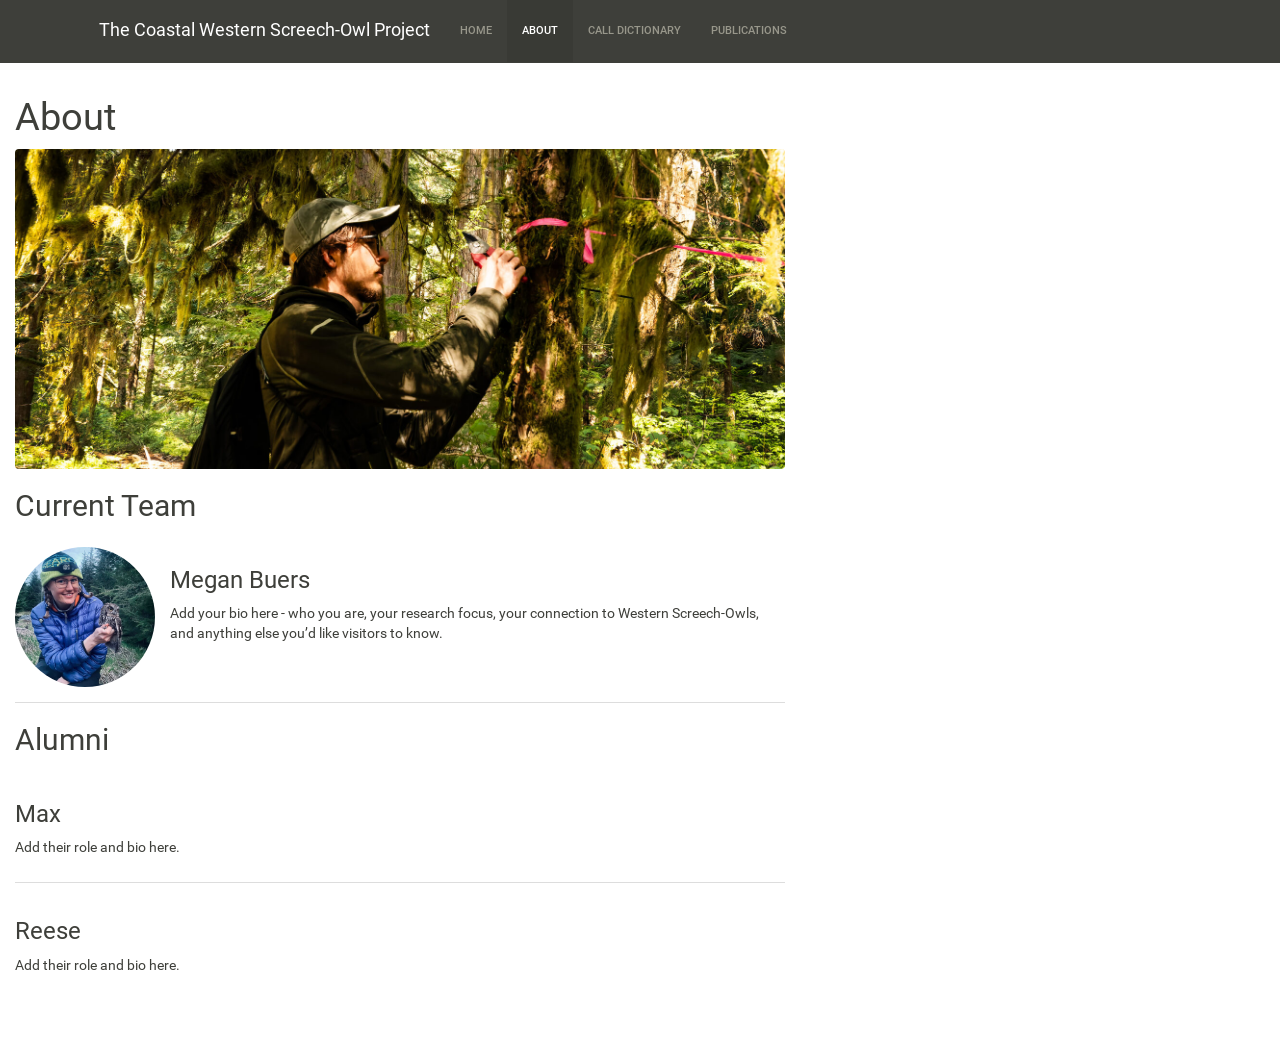
==== commit 7ee7b25c: "Make the About page spreadsheet-driven with Current/Alumni sections Adds data/team.xlsx (name, statu" ====
--- a/docs/about.html
+++ b/docs/about.html
@@ -273,28 +273,41 @@
 
 
 <p><img class="page-banner" src="www/banners/about.jpg" alt="About"></p>
+<h2>
+Current Team
+</h2>
 <div class="team-member">
 <img class="team-photo" src="www/team/meganbuers_bio.jpg" alt="Megan Buers">
 <div class="team-bio">
-<h2>
+<h3>
 Megan Buers
-</h2>
+</h3>
 <p>
 Add your bio here - who you are, your research focus, your connection to
 Western Screech-Owls, and anything else you’d like visitors to know.
 </p>
 </div>
 </div>
+<h2>
+Alumni
+</h2>
 <div class="team-member">
 <div class="team-bio">
-<h2>
-Team Member Name
-</h2>
+<h3>
+Max
+</h3>
 <p>
-Add their role and bio here. Copy this whole team_member(…) block for
-each additional team member - set photo to the filename (without
-extension) of their photo in www/team/, or leave it as NULL if they
-don’t have one yet.
+Add their role and bio here.
+</p>
+</div>
+</div>
+<div class="team-member">
+<div class="team-bio">
+<h3>
+Reese
+</h3>
+<p>
+Add their role and bio here.
 </p>
 </div>
 </div>
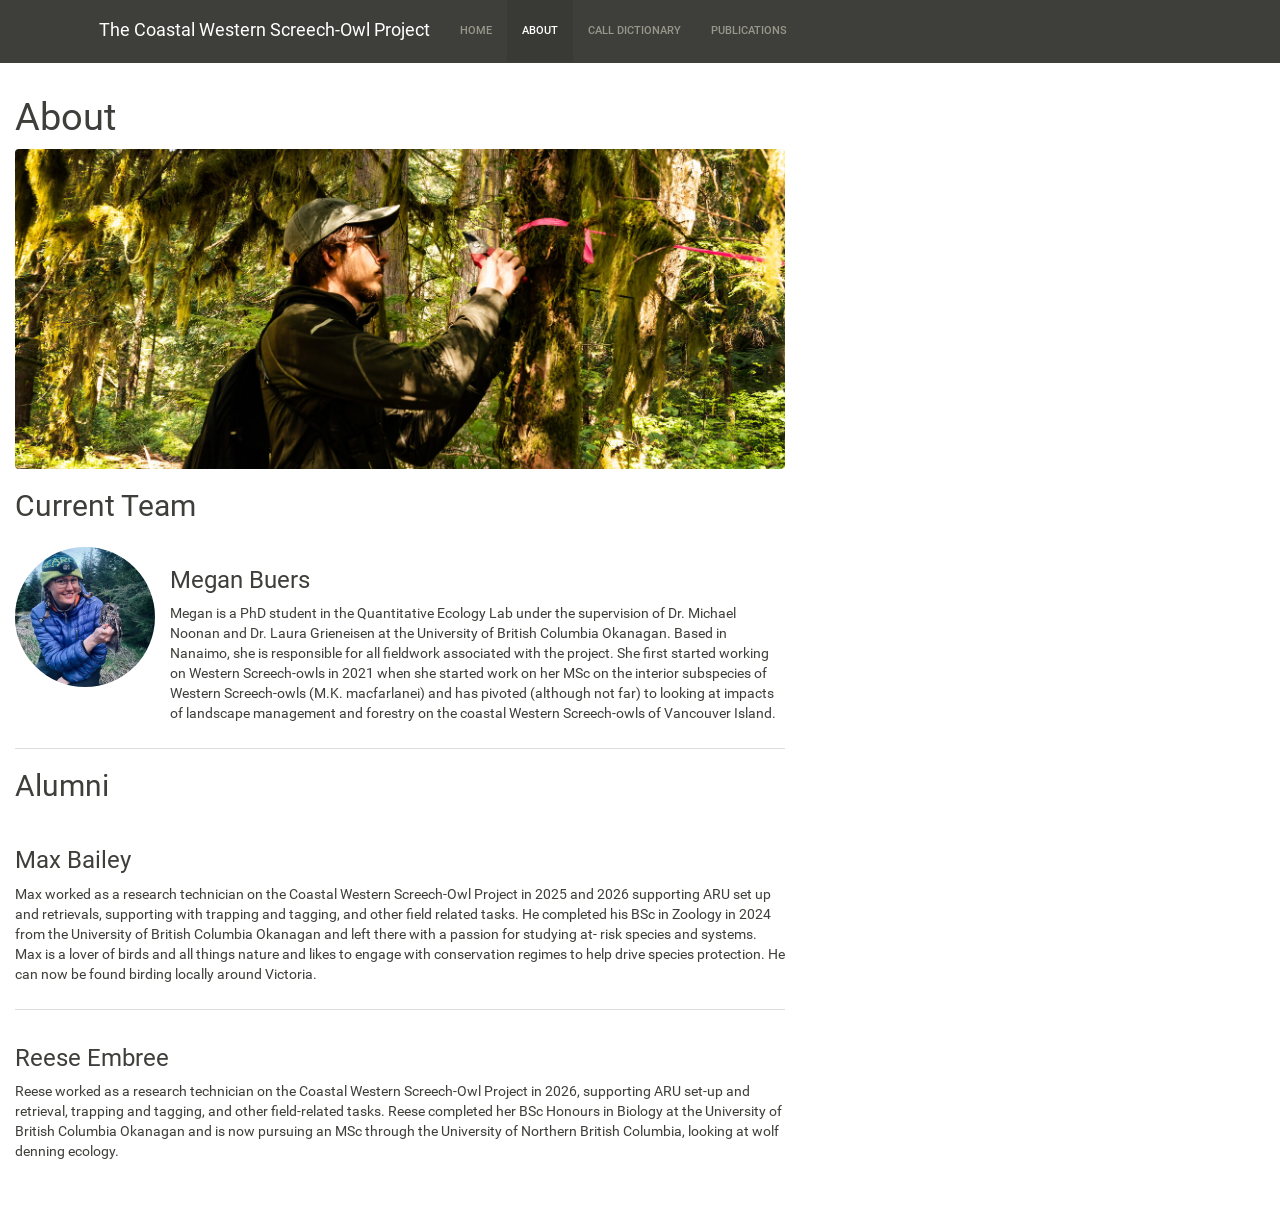
==== commit 3d14dc56: "Fix faint spectrograms and remove the dropped two_female clip Spectrograms were rendering almost bla" ====
--- a/docs/about.html
+++ b/docs/about.html
@@ -283,8 +283,15 @@
 Megan Buers
 </h3>
 <p>
-Add your bio here - who you are, your research focus, your connection to
-Western Screech-Owls, and anything else you’d like visitors to know.
+Megan is a PhD student in the Quantitative Ecology Lab under the
+supervision of Dr. Michael Noonan and Dr. Laura Grieneisen at the
+University of British Columbia Okanagan. Based in Nanaimo, she is
+responsible for all fieldwork associated with the project. She first
+started working on Western Screech-owls in 2021 when she started work on
+her MSc on the interior subspecies of Western Screech-owls (M.K.
+macfarlanei) and has pivoted (although not far) to looking at impacts of
+landscape management and forestry on the coastal Western Screech-owls of
+Vancouver Island.
 </p>
 </div>
 </div>
@@ -294,20 +301,32 @@
 <div class="team-member">
 <div class="team-bio">
 <h3>
-Max
+Max Bailey
 </h3>
 <p>
-Add their role and bio here.
+Max worked as a research technician on the Coastal Western Screech-Owl
+Project in 2025 and 2026 supporting ARU set up and retrievals,
+supporting with trapping and tagging, and other field related tasks. He
+completed his BSc in Zoology in 2024 from the University of British
+Columbia Okanagan and left there with a passion for studying at- risk
+species and systems. Max is a lover of birds and all things nature and
+likes to engage with conservation regimes to help drive species
+protection. He can now be found birding locally around Victoria.
 </p>
 </div>
 </div>
 <div class="team-member">
 <div class="team-bio">
 <h3>
-Reese
+Reese Embree
 </h3>
 <p>
-Add their role and bio here.
+Reese worked as a research technician on the Coastal Western Screech-Owl
+Project in 2026, supporting ARU set-up and retrieval, trapping and
+tagging, and other field-related tasks. Reese completed her BSc Honours
+in Biology at the University of British Columbia Okanagan and is now
+pursuing an MSc through the University of Northern British Columbia,
+looking at wolf denning ecology.
 </p>
 </div>
 </div>
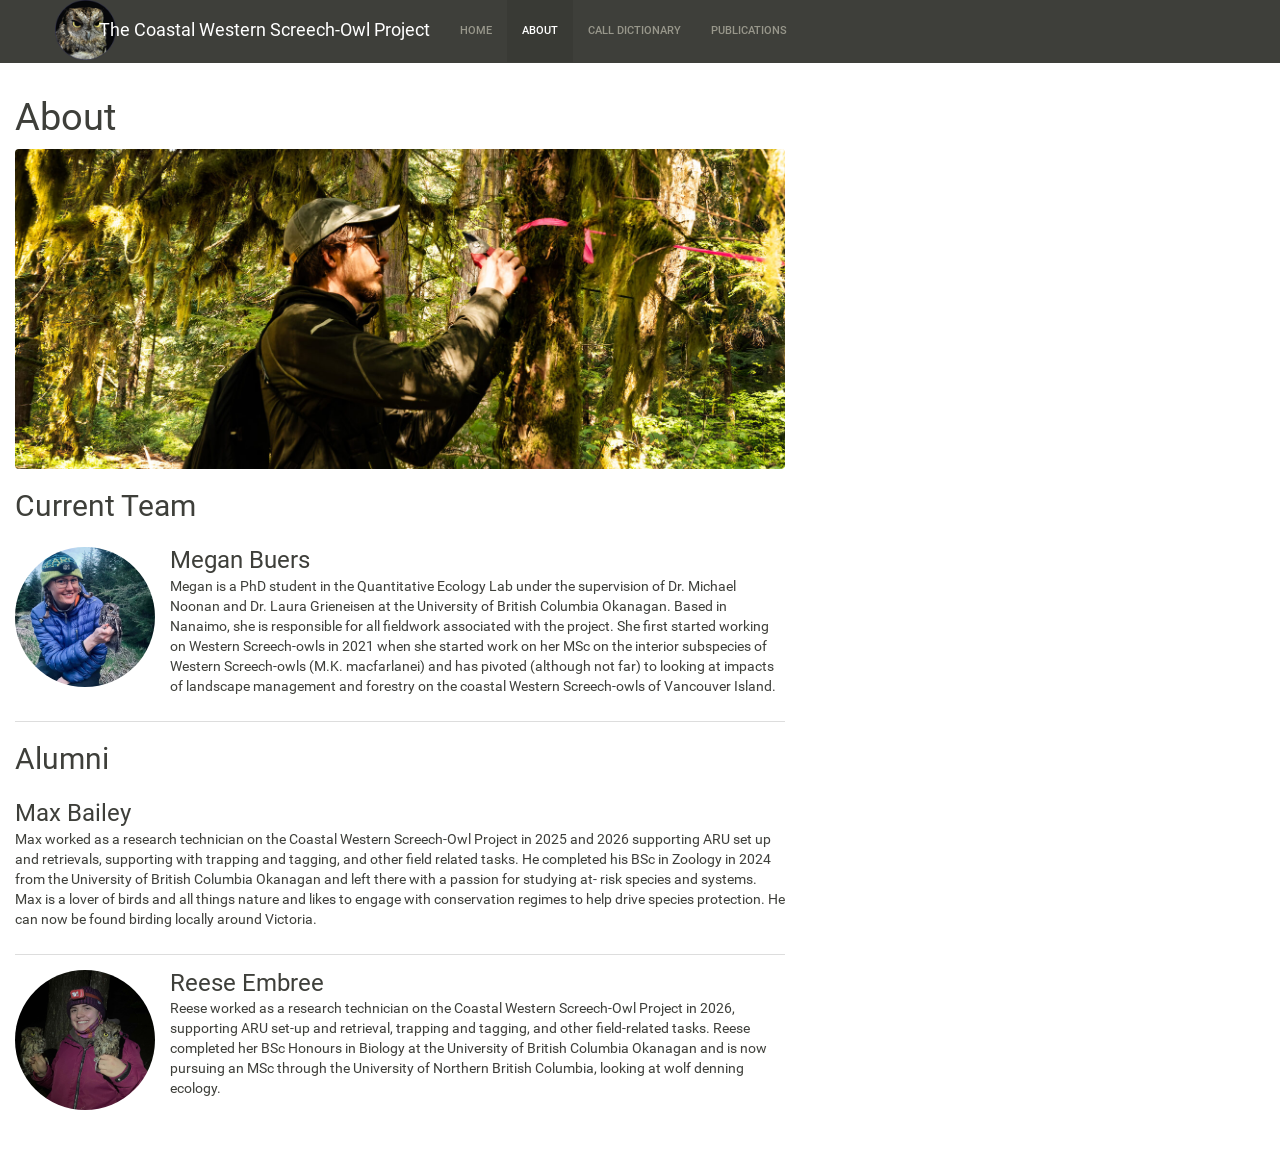
==== commit 60277ce6: "Add homepage content system, site logo, and fix PMRA logo visibility Adds data/home_content.xlsx (se" ====
--- a/docs/about.html
+++ b/docs/about.html
@@ -316,6 +316,7 @@
 </div>
 </div>
 <div class="team-member">
+<img class="team-photo" src="www/team/reeseembree_bio.jpg" alt="Reese Embree">
 <div class="team-bio">
 <h3>
 Reese Embree
--- a/docs/styles.css
+++ b/docs/styles.css
@@ -47,7 +47,7 @@
   flex-shrink: 0;
 }
 
-.team-bio h2 {
+.team-bio h3 {
   margin-top: 0;
   margin-bottom: 0.25rem;
 }
@@ -58,6 +58,66 @@
     align-items: center;
     text-align: center;
   }
+}
+
+.home-section {
+  margin-bottom: 1.5rem;
+}
+
+.home-section h2 {
+  margin-bottom: 0.25rem;
+}
+
+.home-section-featured {
+  text-align: center;
+  padding: 0.5rem 1.5rem 1rem;
+}
+
+.home-section-featured p {
+  font-style: italic;
+  font-size: 1.15rem;
+}
+
+.news-list {
+  margin-bottom: 1.5rem;
+}
+
+.news-item {
+  display: flex;
+  gap: 1rem;
+  padding: 0.6rem 0;
+  border-bottom: 1px solid #eee;
+}
+
+.news-item:last-child {
+  border-bottom: none;
+}
+
+.news-date {
+  color: #666;
+  font-size: 0.9rem;
+  white-space: nowrap;
+  flex-shrink: 0;
+  width: 6.5rem;
+}
+
+.partners-row {
+  display: flex;
+  flex-wrap: wrap;
+  gap: 2rem;
+  align-items: center;
+  margin-bottom: 1.5rem;
+}
+
+.partner-logo {
+  max-height: 60px;
+  max-width: 160px;
+  object-fit: contain;
+}
+
+.partner-name {
+  font-size: 0.95rem;
+  color: #555;
 }
 
 .call-type {
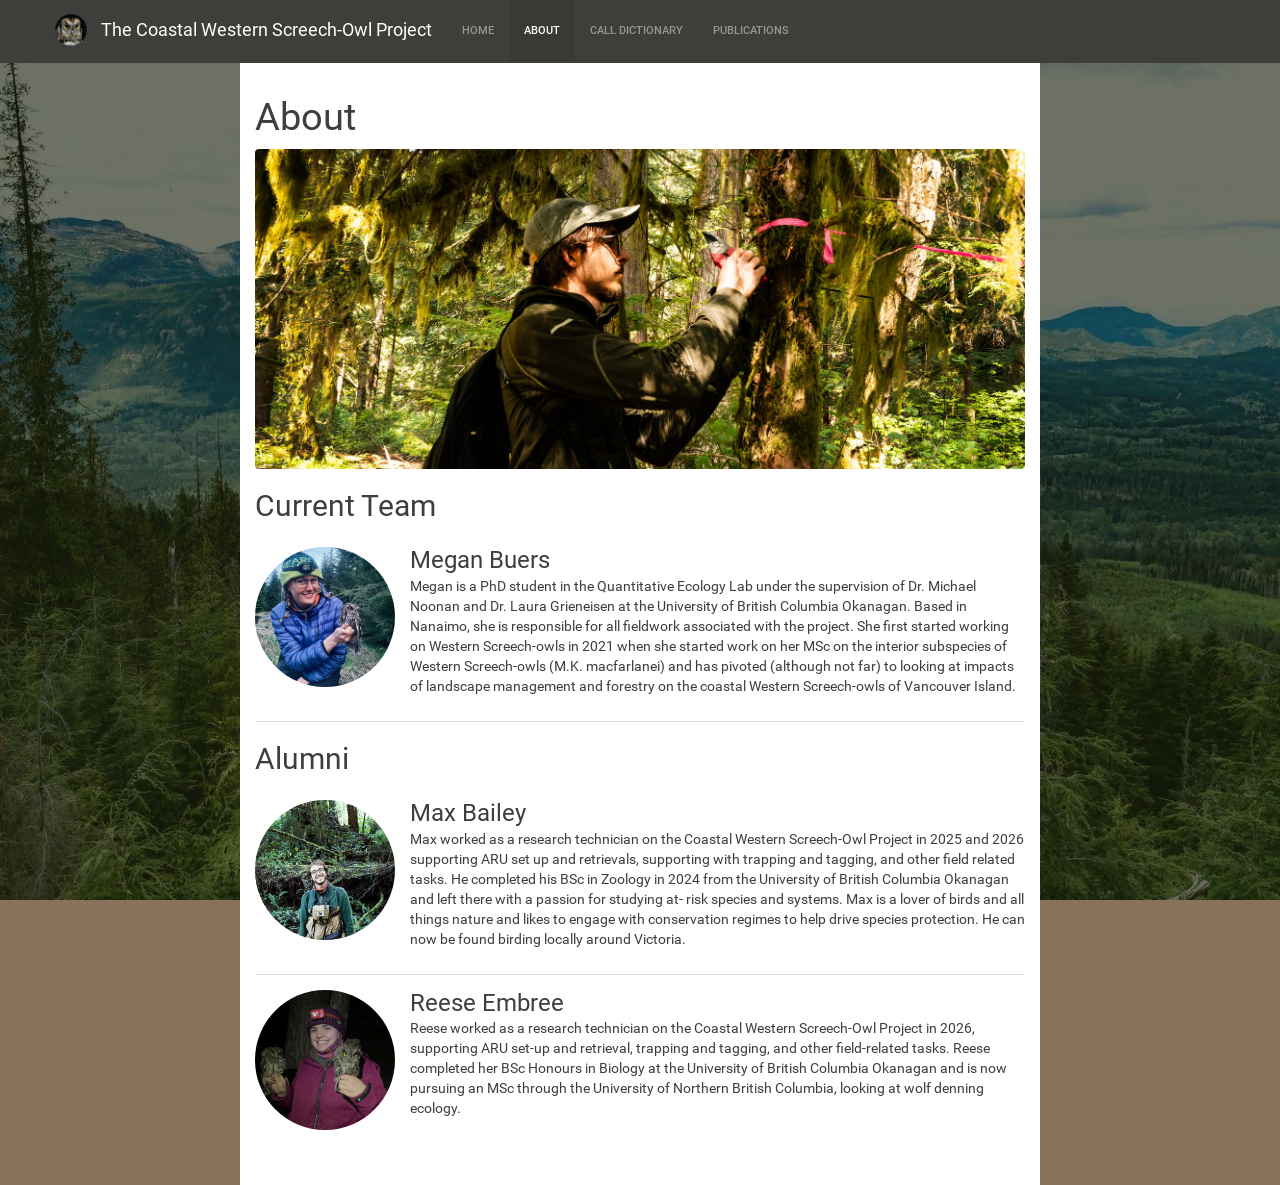
==== commit f433f62f: "Add Max Bailey's photo to the About page Resized from 3.4MB to 165KB.  Co-Authored-By: Claude Sonnet" ====
--- a/docs/about.html
+++ b/docs/about.html
@@ -299,6 +299,7 @@
 Alumni
 </h2>
 <div class="team-member">
+<img class="team-photo" src="www/team/maxbailey_bio.jpg" alt="Max Bailey">
 <div class="team-bio">
 <h3>
 Max Bailey
--- a/docs/styles.css
+++ b/docs/styles.css
@@ -1,5 +1,19 @@
+/* margin background - shows through on either side of the centered
+   content column (and above/below, on short pages). Drop a file in as
+   www/margin_bg.jpg (or .png/.webp) to change it; #8a7159 is the fallback
+   color shown while it loads or if the file's missing. */
+html {
+  background-color: #8a7159;
+  background-image: url('www/margin_bg.jpg');
+  background-size: cover;
+  background-position: center center;
+  background-attachment: fixed;
+}
+
 body {
   max-width: 800px;
+  margin: 0 auto;
+  background-color: #fff;
 }
 
 /* logo in the navbar - drop your file in as www/logo.png */
@@ -7,8 +21,9 @@
   background-image: url('www/logo.png');
   background-repeat: no-repeat;
   background-position: left center;
-  background-size: contain;
-  padding-left: 44px;
+  background-size: 32px 32px; /* fixed size - "contain" scaled to the whole
+  (very wide) navbar-brand box and ended up overlapping the title text */
+  padding-left: 46px;
 }
 
 /* banner photo at the top of a page, filling the content column */
@@ -65,17 +80,25 @@
 }
 
 .home-section h2 {
-  margin-bottom: 0.25rem;
+  margin-bottom: 0.75rem;
 }
 
 .home-section-featured {
   text-align: center;
-  padding: 0.5rem 1.5rem 1rem;
+  padding: 1rem 1.5rem 1.5rem;
 }
 
 .home-section-featured p {
   font-style: italic;
-  font-size: 1.15rem;
+  font-size: 2.4rem; /* this theme's root font-size is 10px, so 1rem = 10px -
+  double the site's usual body text (14px) to actually read as "much larger" */
+  line-height: 1.35;
+}
+
+@media (max-width: 600px) {
+  .home-section-featured p {
+    font-size: 1.8rem;
+  }
 }
 
 .news-list {
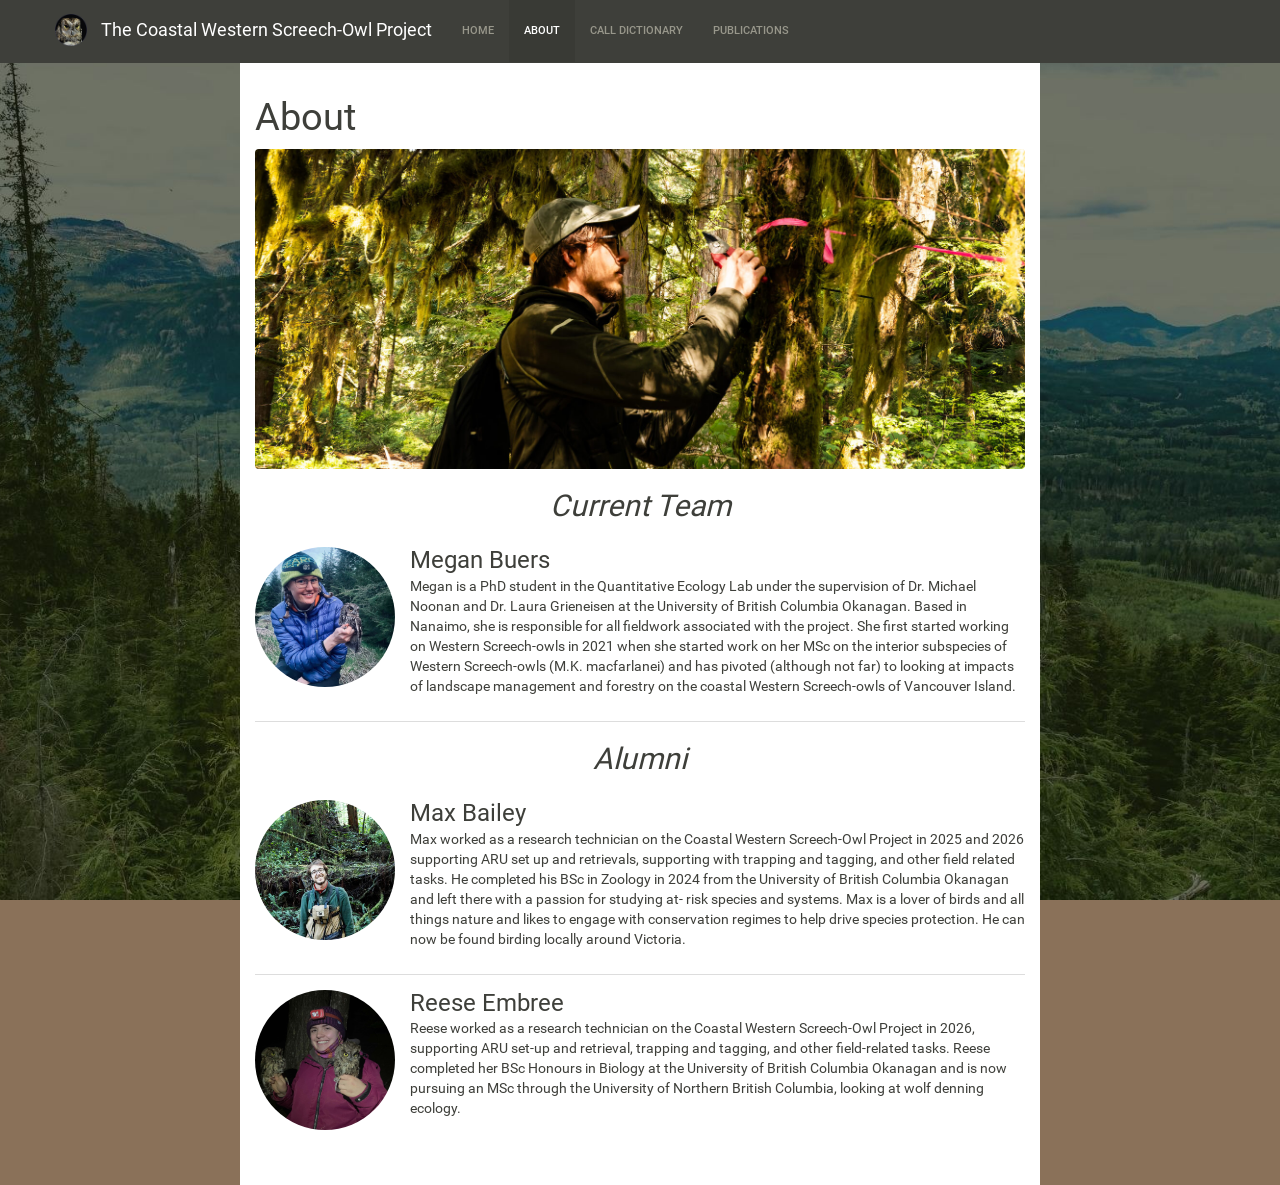
==== commit 7144f5f7: "Add 11 new call recordings, subspecies display, custom section order Adds 11 new clips (spectrograms" ====
--- a/docs/about.html
+++ b/docs/about.html
@@ -273,7 +273,7 @@
 
 
 <p><img class="page-banner" src="www/banners/about.jpg" alt="About"></p>
-<h2>
+<h2 class="team-section-heading">
 Current Team
 </h2>
 <div class="team-member">
@@ -295,7 +295,7 @@
 </p>
 </div>
 </div>
-<h2>
+<h2 class="team-section-heading">
 Alumni
 </h2>
 <div class="team-member">
--- a/docs/styles.css
+++ b/docs/styles.css
@@ -40,6 +40,11 @@
   .page-banner {
     height: 180px;
   }
+}
+
+.team-section-heading {
+  text-align: center;
+  font-style: italic;
 }
 
 .team-member {
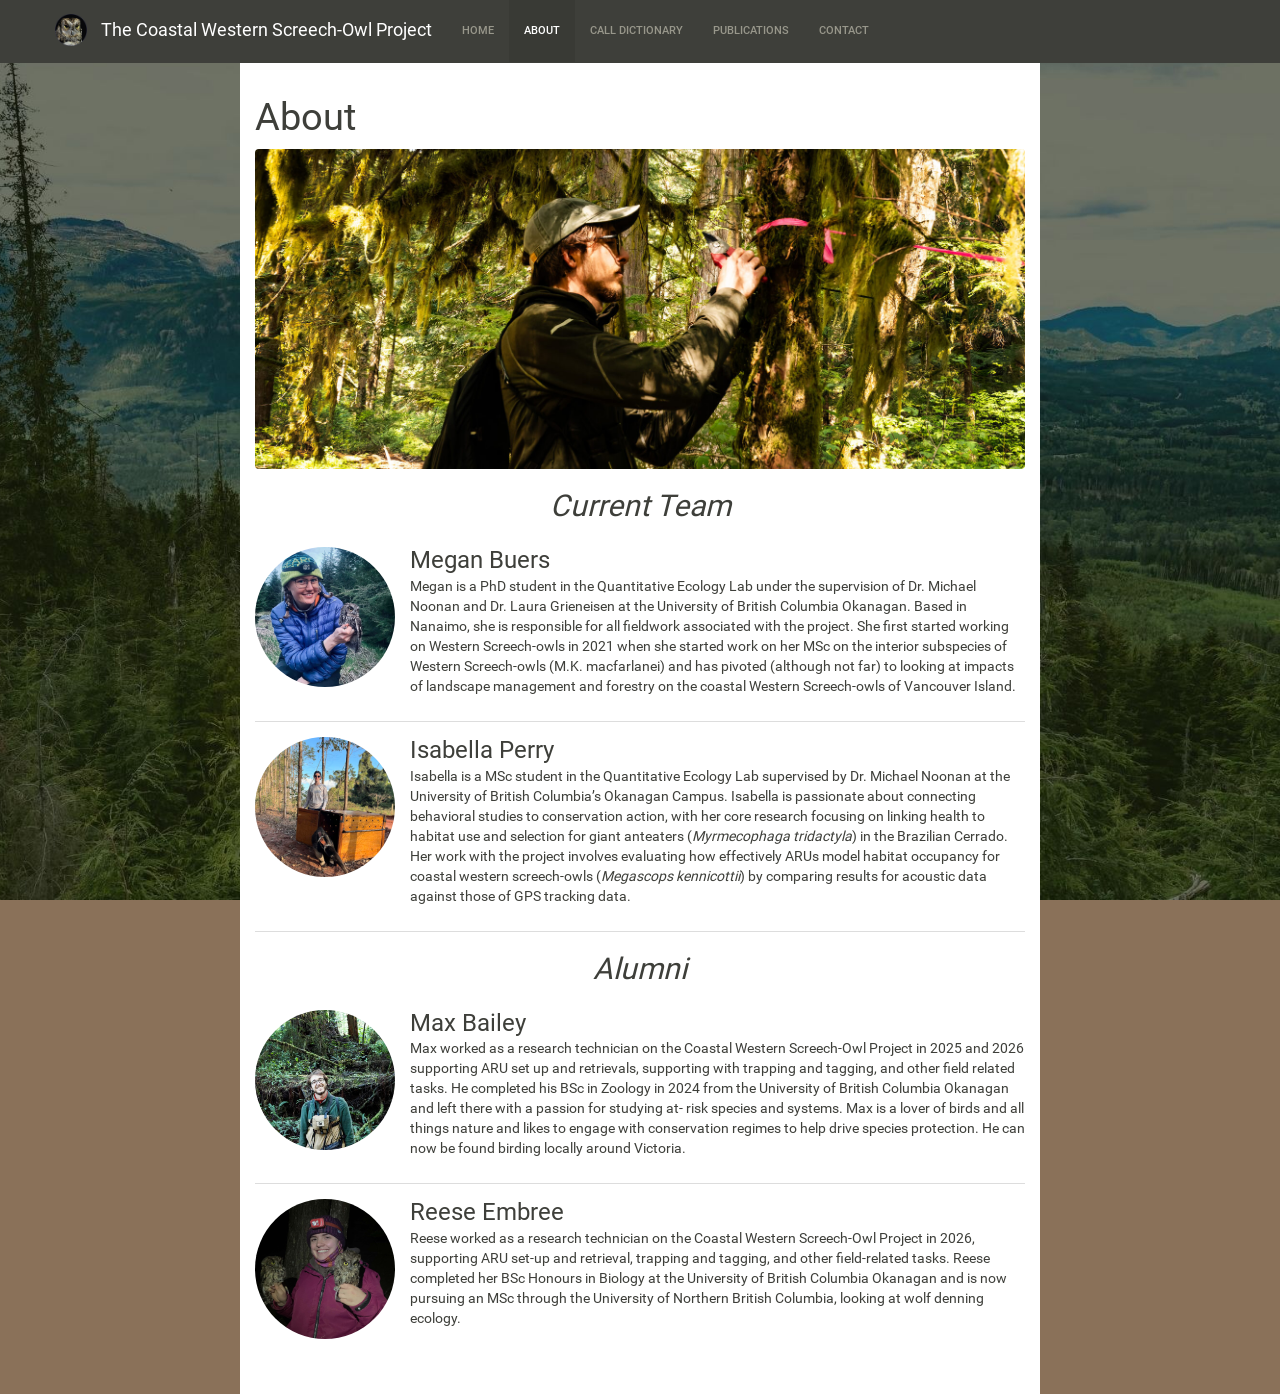
==== commit b5ec241b: "Add Isabella Perry to the current team, italicize scientific names in bios Moved her photo from docs" ====
--- a/docs/about.html
+++ b/docs/about.html
@@ -255,6 +255,9 @@
 <li>
   <a href="publications.html">Publications</a>
 </li>
+<li>
+  <a href="contact.html">Contact</a>
+</li>
       </ul>
       <ul class="nav navbar-nav navbar-right">
         
@@ -295,6 +298,25 @@
 </p>
 </div>
 </div>
+<div class="team-member">
+<img class="team-photo" src="www/team/issyperry_bio.jpg" alt="Isabella Perry">
+<div class="team-bio">
+<h3>
+Isabella Perry
+</h3>
+<p>
+Isabella is a MSc student in the Quantitative Ecology Lab supervised by
+Dr. Michael Noonan at the University of British Columbia’s Okanagan
+Campus. Isabella is passionate about connecting behavioral studies to
+conservation action, with her core research focusing on linking health
+to habitat use and selection for giant anteaters (<em>Myrmecophaga
+tridactyla</em>) in the Brazilian Cerrado. Her work with the project
+involves evaluating how effectively ARUs model habitat occupancy for
+coastal western screech-owls (<em>Megascops kennicottii</em>) by
+comparing results for acoustic data against those of GPS tracking data.
+</p>
+</div>
+</div>
 <h2 class="team-section-heading">
 Alumni
 </h2>
--- a/docs/styles.css
+++ b/docs/styles.css
@@ -16,6 +16,22 @@
   background-color: #fff;
 }
 
+/* reusable centered/italic line - e.g. the Instagram callout on Contact */
+.centered-italic {
+  text-align: center;
+  font-style: italic;
+}
+
+.contact-button-wrap {
+  text-align: center;
+  margin: 1.5rem 0;
+}
+
+.contact-button {
+  font-size: 1.1rem;
+  padding: 0.6rem 1.5rem;
+}
+
 /* logo in the navbar - drop your file in as www/logo.png */
 .navbar-brand {
   background-image: url('www/logo.png');
